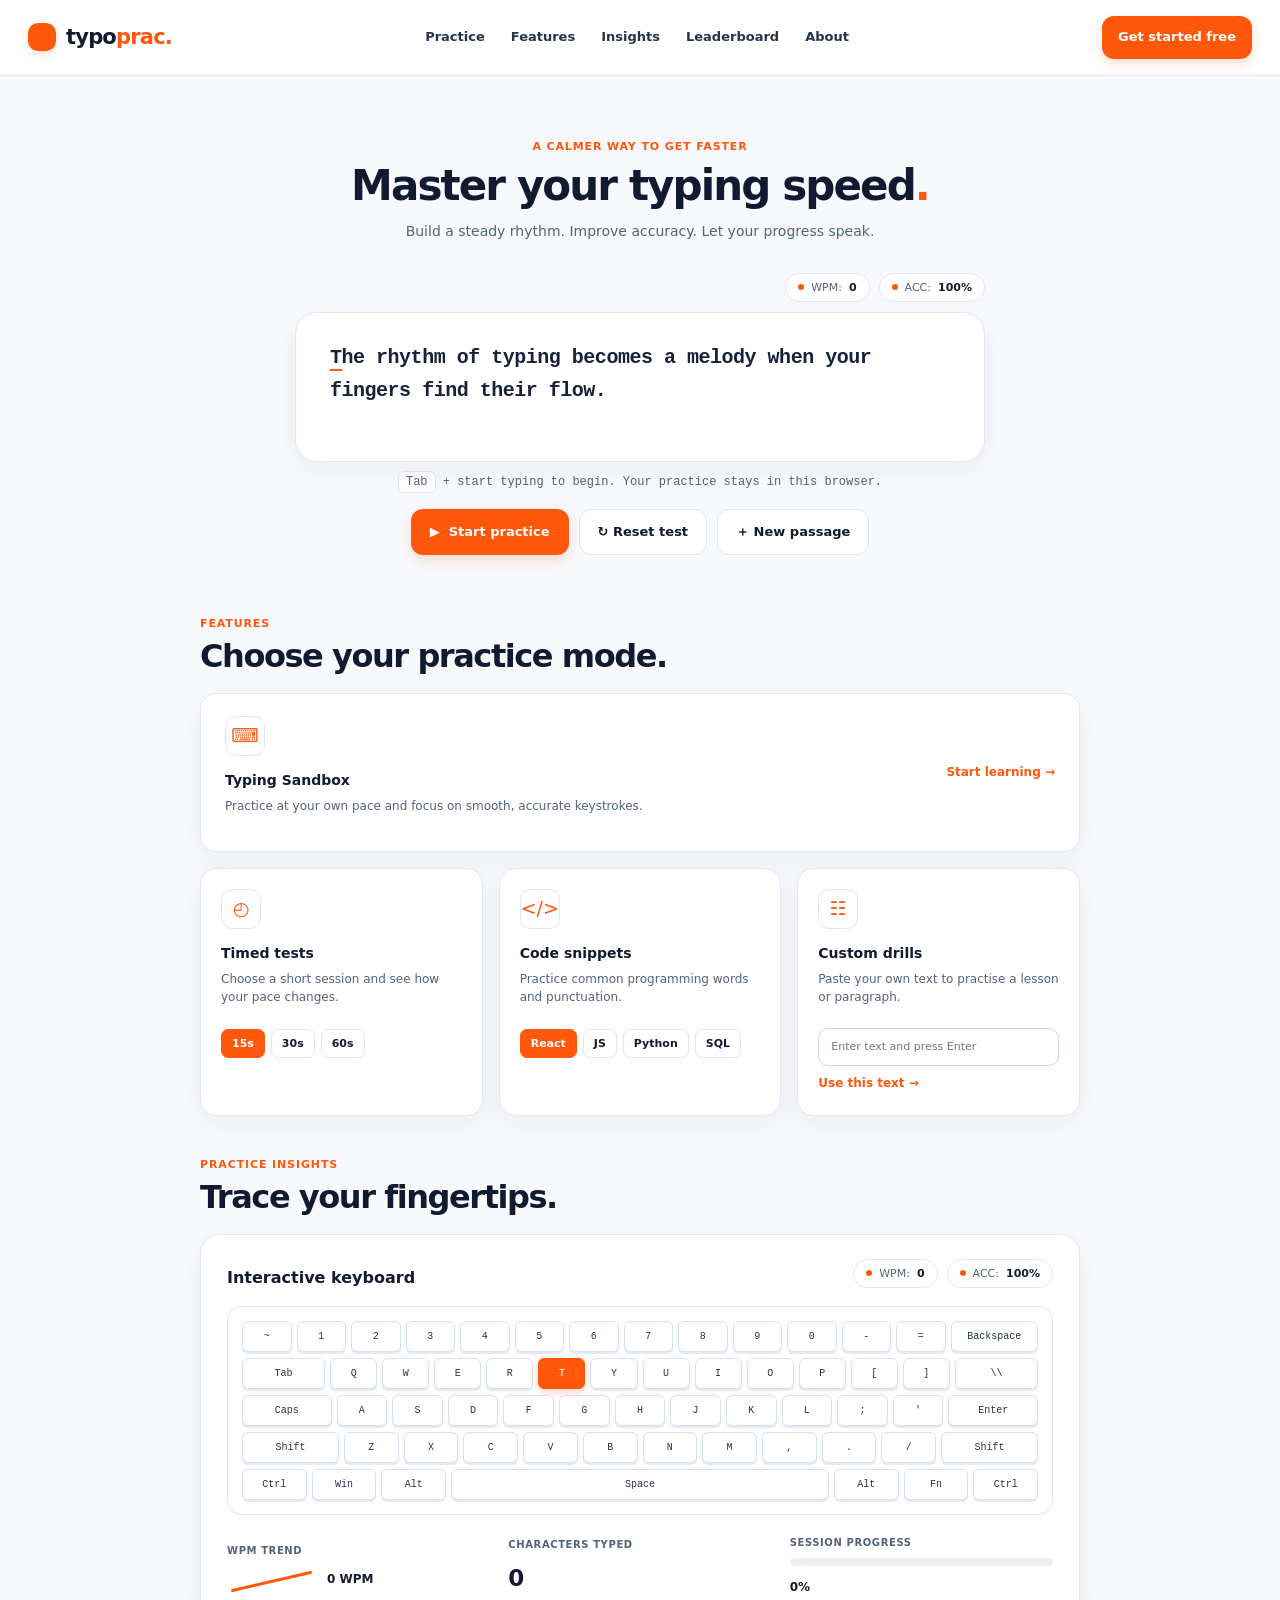
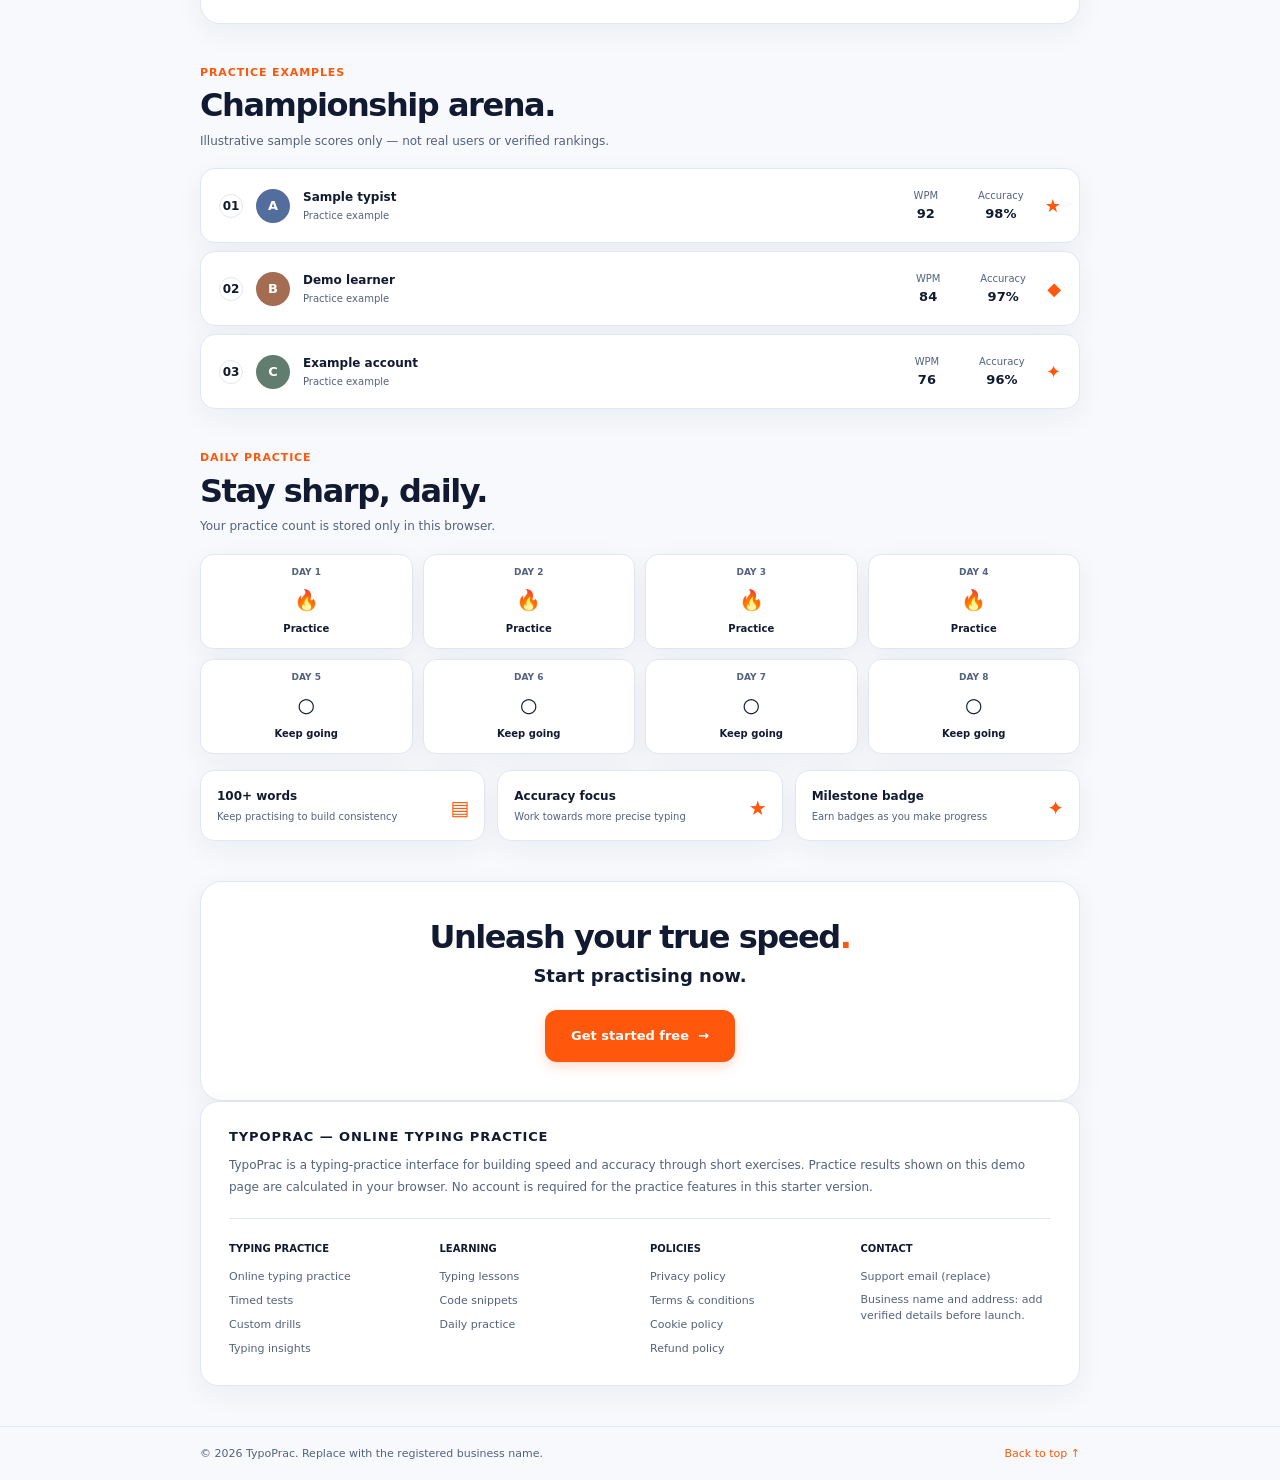
==== index.html @ a3bff286 "13 nov" ====
<!doctype html>
<html lang="en">
<head>
  <meta charset="utf-8">
  <meta name="viewport" content="width=device-width, initial-scale=1">
  <meta name="description" content="Practice typing, improve accuracy, and track your progress with TypoPrac.">
  <meta name="theme-color" content="#f7f9fc">
  <title>TypoPrac — Online Typing Practice</title>
  <link rel="stylesheet" href="css/styles.css">
  <script src="js/app.js" defer></script>
</head>
<body>
  <a class="skip-link" href="#main">Skip to content</a>
  <header class="site-header">
    <div class="nav-wrap">
      <a class="brand" href="index.html" aria-label="TypoPrac home"><span class="brand-mark" aria-hidden="true"></span><span>typo<span class="brand-orange">prac.</span></span></a>
      <button class="menu-toggle" type="button" aria-expanded="false" aria-controls="primary-nav" aria-label="Open navigation menu"><span></span><span></span><span></span></button>
      <nav id="primary-nav" class="primary-nav" aria-label="Main navigation">
        <a href="#practice">Practice</a><a href="#features">Features</a><a href="#analytics">Insights</a><a href="#leaderboard">Leaderboard</a><a href="#footer">About</a>
      </nav>
      <div class="nav-actions"><a class="button button-primary button-small" href="#practice">Get started free</a></div>
    </div>
  </header>

  <main id="main">
    <section class="hero section-shell" id="practice">
      <div class="hero-heading">
        <p class="eyebrow">A calmer way to get faster</p>
        <h1>Master your typing speed<span class="brand-orange">.</span></h1>
        <p class="hero-subtitle">Build a steady rhythm. Improve accuracy. Let your progress speak.</p>
      </div>

      <div class="typing-area">
        <div class="stats-pills" aria-live="polite">
          <span class="stat-pill"><i></i> WPM: <strong id="wpm">0</strong></span>
          <span class="stat-pill"><i></i> ACC: <strong id="accuracy">100%</strong></span>
        </div>
        <div class="quote-card" id="quote-card">
          <p id="prompt-text" aria-label="Text to type">The rhythm of typing becomes a melody when your fingers find their flow.</p>
          <label class="sr-only" for="typing-input">Type the displayed practice text here</label>
          <textarea id="typing-input" rows="2" spellcheck="false" autocomplete="off" autocapitalize="off" placeholder="Click here and start typing..." aria-describedby="typing-help"></textarea>
        </div>
        <p class="typing-help" id="typing-help"><kbd>Tab</kbd> + start typing to begin. Your practice stays in this browser.</p>
        <div class="typing-controls">
          <button class="button button-primary" id="start-btn" type="button"><span aria-hidden="true">▶</span> Start practice</button>
          <button class="button button-outline" id="reset-btn" type="button">↻ Reset test</button>
          <button class="button button-outline" id="new-text-btn" type="button">＋ New passage</button>
        </div>
        <p class="sr-only" id="practice-status" role="status" aria-live="polite">Ready to practice.</p>
      </div>
    </section>

    <section class="content-section section-shell" id="features">
      <div class="section-title"><span class="eyebrow">Features</span><h2>Choose your practice mode.</h2></div>
      <article class="sandbox-card feature-wide">
        <div><span class="feature-icon" aria-hidden="true">⌨</span><h3>Typing Sandbox</h3><p>Practice at your own pace and focus on smooth, accurate keystrokes.</p></div>
        <a class="text-link" href="#practice">Start learning <span aria-hidden="true">→</span></a>
      </article>
      <div class="feature-grid">
        <article class="feature-card">
          <span class="feature-icon" aria-hidden="true">◴</span><h3>Timed tests</h3><p>Choose a short session and see how your pace changes.</p>
          <div class="choice-row" role="group" aria-label="Choose test duration">
            <button class="choice active" data-seconds="15" type="button" aria-pressed="true">15s</button>
            <button class="choice" data-seconds="30" type="button" aria-pressed="false">30s</button>
            <button class="choice" data-seconds="60" type="button" aria-pressed="false">60s</button>
          </div>
        </article>
        <article class="feature-card">
          <span class="feature-icon" aria-hidden="true">&lt;/&gt;</span><h3>Code snippets</h3><p>Practice common programming words and punctuation.</p>
          <div class="choice-row" role="group" aria-label="Choose code language">
            <button class="choice code-choice active" data-code="React" type="button" aria-pressed="true">React</button>
            <button class="choice code-choice" data-code="JS" type="button" aria-pressed="false">JS</button>
            <button class="choice code-choice" data-code="Python" type="button" aria-pressed="false">Python</button>
            <button class="choice code-choice" data-code="SQL" type="button" aria-pressed="false">SQL</button>
          </div>
        </article>
        <article class="feature-card">
          <span class="feature-icon" aria-hidden="true">☷</span><h3>Custom drills</h3><p>Paste your own text to practise a lesson or paragraph.</p>
          <label class="sr-only" for="custom-text">Custom practice text</label>
          <input class="custom-input" id="custom-text" type="text" maxlength="240" placeholder="Enter text and press Enter">
          <button class="text-link custom-submit" id="custom-submit" type="button">Use this text →</button>
        </article>
      </div>
    </section>

    <section class="content-section section-shell" id="analytics">
      <div class="section-title"><span class="eyebrow">Practice insights</span><h2>Trace your fingertips.</h2></div>
      <div class="analytics-card">
        <div class="analytics-head"><h3>Interactive keyboard</h3><div class="stats-pills"><span class="stat-pill"><i></i> WPM: <strong id="keyboard-wpm">0</strong></span><span class="stat-pill"><i></i> ACC: <strong id="keyboard-accuracy">100%</strong></span></div></div>
        <div class="keyboard" aria-label="Illustration of a keyboard. The next expected key is highlighted.">
          <div class="key-row"><span class="key">~</span><span class="key">1</span><span class="key">2</span><span class="key">3</span><span class="key">4</span><span class="key">5</span><span class="key">6</span><span class="key">7</span><span class="key">8</span><span class="key">9</span><span class="key">0</span><span class="key">-</span><span class="key">=</span><span class="key key-wide">Backspace</span></div>
          <div class="key-row"><span class="key key-wide">Tab</span><span class="key">Q</span><span class="key">W</span><span class="key">E</span><span class="key">R</span><span class="key">T</span><span class="key">Y</span><span class="key">U</span><span class="key">I</span><span class="key">O</span><span class="key">P</span><span class="key">[</span><span class="key">]</span><span class="key key-wide">\\</span></div>
          <div class="key-row"><span class="key key-wide">Caps</span><span class="key">A</span><span class="key">S</span><span class="key">D</span><span class="key">F</span><span class="key">G</span><span class="key">H</span><span class="key">J</span><span class="key">K</span><span class="key">L</span><span class="key">;</span><span class="key">'</span><span class="key key-wide">Enter</span></div>
          <div class="key-row"><span class="key key-wide">Shift</span><span class="key">Z</span><span class="key">X</span><span class="key">C</span><span class="key">V</span><span class="key">B</span><span class="key">N</span><span class="key">M</span><span class="key">,</span><span class="key">.</span><span class="key">/</span><span class="key key-wide">Shift</span></div>
          <div class="key-row"><span class="key">Ctrl</span><span class="key">Win</span><span class="key">Alt</span><span class="key key-space">Space</span><span class="key">Alt</span><span class="key">Fn</span><span class="key">Ctrl</span></div>
        </div>
        <div class="analytics-bottom">
          <div><span class="mini-label">WPM trend</span><div class="trend-line" aria-hidden="true"><span></span></div><strong id="trend-wpm">0 WPM</strong></div>
          <div><span class="mini-label">Characters typed</span><strong class="big-number" id="char-count">0</strong></div>
          <div><span class="mini-label">Session progress</span><div class="progress-track" role="progressbar" aria-label="Passage completion" aria-valuemin="0" aria-valuemax="100" aria-valuenow="0" id="progress-track"><span id="progress-fill"></span></div><strong id="progress-label">0%</strong></div>
        </div>
      </div>
    </section>

    <section class="content-section section-shell" id="leaderboard">
      <div class="section-title"><span class="eyebrow">Practice examples</span><h2>Championship arena.</h2><p class="section-note">Illustrative sample scores only — not real users or verified rankings.</p></div>
      <div class="leaderboard-list">
        <article class="leader-row"><span class="rank">01</span><span class="avatar avatar-one" aria-hidden="true">A</span><div class="leader-name"><strong>Sample typist</strong><small>Practice example</small></div><div class="leader-stat"><small>WPM</small><strong>92</strong></div><div class="leader-stat"><small>Accuracy</small><strong>98%</strong></div><span class="medal" aria-hidden="true">★</span></article>
        <article class="leader-row"><span class="rank">02</span><span class="avatar avatar-two" aria-hidden="true">B</span><div class="leader-name"><strong>Demo learner</strong><small>Practice example</small></div><div class="leader-stat"><small>WPM</small><strong>84</strong></div><div class="leader-stat"><small>Accuracy</small><strong>97%</strong></div><span class="medal" aria-hidden="true">◆</span></article>
        <article class="leader-row"><span class="rank">03</span><span class="avatar avatar-three" aria-hidden="true">C</span><div class="leader-name"><strong>Example account</strong><small>Practice example</small></div><div class="leader-stat"><small>WPM</small><strong>76</strong></div><div class="leader-stat"><small>Accuracy</small><strong>96%</strong></div><span class="medal" aria-hidden="true">✦</span></article>
      </div>
    </section>

    <section class="content-section section-shell" id="streaks">
      <div class="section-title"><span class="eyebrow">Daily practice</span><h2>Stay sharp, daily.</h2><p class="section-note">Your practice count is stored only in this browser.</p></div>
      <div class="streak-grid" id="streak-grid">
        <div class="streak-day"><small>DAY 1</small><span>🔥</span><strong>Practice</strong></div><div class="streak-day"><small>DAY 2</small><span>🔥</span><strong>Practice</strong></div><div class="streak-day"><small>DAY 3</small><span>🔥</span><strong>Practice</strong></div><div class="streak-day"><small>DAY 4</small><span>🔥</span><strong>Practice</strong></div>
        <div class="streak-day"><small>DAY 5</small><span>○</span><strong>Keep going</strong></div><div class="streak-day"><small>DAY 6</small><span>○</span><strong>Keep going</strong></div><div class="streak-day"><small>DAY 7</small><span>○</span><strong>Keep going</strong></div><div class="streak-day"><small>DAY 8</small><span>○</span><strong>Keep going</strong></div>
      </div>
      <div class="achievement-grid">
        <article class="achievement"><strong>100+ words</strong><span>Keep practising to build consistency</span><b aria-hidden="true">▤</b></article>
        <article class="achievement"><strong>Accuracy focus</strong><span>Work towards more precise typing</span><b aria-hidden="true">★</b></article>
        <article class="achievement"><strong>Milestone badge</strong><span>Earn badges as you make progress</span><b aria-hidden="true">✦</b></article>
      </div>
    </section>

    <section class="cta-card section-shell"><h2>Unleash your true speed<span class="brand-orange">.</span></h2><h3>Start practising now.</h3><a class="button button-primary button-large" href="#practice">Get started free <span aria-hidden="true">→</span></a></section>
    <section class="about-card section-shell"><h2>TYPOPRAC — ONLINE TYPING PRACTICE</h2><p>TypoPrac is a typing-practice interface for building speed and accuracy through short exercises. Practice results shown on this demo page are calculated in your browser. No account is required for the practice features in this starter version.</p><div class="footer-link-grid"><div><h3>Typing practice</h3><a href="#practice">Online typing practice</a><a href="#features">Timed tests</a><a href="#features">Custom drills</a><a href="#analytics">Typing insights</a></div><div><h3>Learning</h3><a href="#features">Typing lessons</a><a href="#features">Code snippets</a><a href="#streaks">Daily practice</a></div><div><h3>Policies</h3><a href="privacy.html">Privacy policy</a><a href="terms.html">Terms &amp; conditions</a><a href="cookies.html">Cookie policy</a><a href="refund.html">Refund policy</a></div><div><h3>Contact</h3><a href="mailto:REPLACE_WITH_SUPPORT_EMAIL">Support email (replace)</a><span class="business-placeholder">Business name and address: add verified details before launch.</span></div></div></section>
  </main>
  <footer class="site-footer" id="footer"><div class="footer-bottom"><span>© <span id="year"></span> TypoPrac. Replace with the registered business name.</span><a href="#main">Back to top ↑</a></div></footer>
</body>
</html>
---- css/styles.css ----
:root{--ink:#111a31;--muted:#53627d;--orange:#ff570b;--orange-dark:#e94b05;--page:#f7f9fc;--surface:#fff;--line:#e1e7f0;--shadow:0 8px 28px rgba(22,37,66,.055);--radius:18px}
*{box-sizing:border-box}
html{scroll-behavior:smooth;scroll-padding-top:100px}
body{margin:0;background:var(--page);color:var(--ink);font-family:Inter,ui-sans-serif,system-ui,-apple-system,"Segoe UI",sans-serif;line-height:1.55}
a{color:inherit;text-decoration:none}
button,input,textarea{font:inherit}
button,a,input,textarea{outline-offset:3px}
:focus-visible{outline:3px solid #245fcb;outline-offset:3px}.quote-card:focus-within{outline:3px solid #245fcb;outline-offset:3px}
.skip-link{position:absolute;left:12px;top:-60px;background:#fff;padding:10px 14px;border-radius:8px;z-index:1000}.skip-link:focus{top:12px}
.sr-only{position:absolute;width:1px;height:1px;padding:0;margin:-1px;overflow:hidden;clip:rect(0,0,0,0);white-space:nowrap;border:0}
.site-header{height:76px;position:sticky;top:0;z-index:50;background:rgba(255,255,255,.96);backdrop-filter:blur(12px);border-bottom:1px solid var(--line)}
.nav-wrap{max-width:1500px;height:100%;margin:auto;padding:0 28px;display:flex;align-items:center;justify-content:space-between;gap:28px}
.brand{display:inline-flex;align-items:center;gap:10px;font-weight:900;font-size:21px;letter-spacing:-.8px;white-space:nowrap}.brand-mark{width:28px;height:28px;background:var(--orange);border-radius:10px;box-shadow:0 3px 8px #ff570b35}.brand-orange{color:var(--orange)}
.primary-nav{display:flex;align-items:center;gap:26px;font-size:13px;font-weight:650;color:#26334d}.primary-nav a:hover,.login-link:hover{color:var(--orange)}
.nav-actions{display:flex;align-items:center;gap:20px;font-size:13px;font-weight:700}.menu-toggle{display:none;background:#fff;border:1px solid var(--line);border-radius:10px;width:42px;height:42px;padding:10px;cursor:pointer}.menu-toggle span{display:block;height:2px;background:var(--ink);margin:4px 0;border-radius:4px}
.button{display:inline-flex;align-items:center;justify-content:center;gap:9px;border-radius:12px;padding:12px 18px;font-size:13px;font-weight:750;border:1px solid transparent;cursor:pointer;transition:transform .18s ease,box-shadow .18s ease,background .18s ease}.button:hover{transform:translateY(-1px)}.button-primary{background:var(--orange);color:white;box-shadow:0 5px 12px #ff570b30}.button-primary:hover{background:var(--orange-dark)}.button-outline{background:#fff;border-color:var(--line);color:var(--ink)}.button-small{padding:10px 15px}.button-large{padding:15px 25px}
.section-shell{width:min(100% - 40px,880px);margin-inline:auto}
.hero{padding-top:62px;padding-bottom:48px}.hero-heading{text-align:center;margin-bottom:30px}.eyebrow{display:block;color:var(--orange);font-size:11px;font-weight:800;letter-spacing:.08em;text-transform:uppercase;margin:0 0 7px}
h1,h2,h3,p{margin-top:0}h1,h2{letter-spacing:-.045em;line-height:1.12}h1{font-size:clamp(29px,4vw,42px);margin-bottom:12px;font-weight:900}.hero-subtitle{color:var(--muted);font-size:14px;margin:0}
.typing-area{max-width:690px;margin:auto}.stats-pills{display:flex;justify-content:flex-end;gap:9px;margin-bottom:10px}.stat-pill{display:inline-flex;align-items:center;gap:7px;background:#fff;border:1px solid var(--line);border-radius:99px;padding:5px 12px;font-size:11px;color:var(--muted)}.stat-pill i{width:6px;height:6px;border-radius:50%;background:var(--orange)}.stat-pill strong{color:var(--ink)}
.quote-card{background:#fff;border:1px solid var(--line);border-radius:22px;min-height:150px;padding:28px 34px;box-shadow:var(--shadow);position:relative}.quote-card p{font:600 20px/1.65 ui-monospace,SFMono-Regular,Consolas,monospace;letter-spacing:-.025em;margin:0;color:#17213a;min-height:66px}.quote-card p .correct{color:#16834a}.quote-card p .incorrect{color:#c62b2b;background:#ffe9e9;border-radius:3px}.quote-card p .current{border-bottom:2px solid var(--orange)}
#typing-input{position:absolute;inset:0;width:100%;height:100%;opacity:0;resize:none;cursor:text;border:0;pointer-events:auto}.typing-help{text-align:center;color:var(--muted);font:12px ui-monospace,monospace;margin:13px 0 20px}.typing-help kbd{font:inherit;border:1px solid var(--line);padding:3px 7px;border-radius:6px;background:#fff}
.typing-controls{display:flex;justify-content:center;flex-wrap:wrap;gap:10px}
.content-section{padding:12px 0 28px}.section-title{margin-bottom:18px}.section-title h2{font-size:clamp(25px,3.2vw,32px);margin:0 0 5px;font-weight:900}.section-note{font-size:12px;color:var(--muted);margin:8px 0 0}
.sandbox-card,.feature-card,.analytics-card,.leader-row,.achievement,.about-card,.cta-card{background:var(--surface);border:1px solid var(--line);box-shadow:var(--shadow)}
.sandbox-card{border-radius:16px;padding:22px 24px;display:flex;align-items:center;justify-content:space-between;gap:20px;margin-bottom:16px}.feature-icon{width:40px;height:40px;display:grid;place-items:center;border:1px solid var(--line);border-radius:11px;color:var(--orange);font-size:19px;margin-bottom:14px}.sandbox-card h3,.feature-card h3{font-size:14px;margin:0 0 5px}.sandbox-card p,.feature-card p{font-size:12px;color:var(--muted);margin:0 0 14px}.text-link{color:var(--orange);font-size:12px;font-weight:750}.feature-grid{display:grid;grid-template-columns:repeat(3,1fr);gap:16px}.feature-card{border-radius:16px;padding:20px;min-width:0}.choice-row{display:flex;flex-wrap:wrap;gap:6px;margin-top:22px}.choice{background:#fff;border:1px solid var(--line);border-radius:7px;padding:5px 10px;color:var(--ink);font-size:11px;font-weight:700;cursor:pointer}.choice.active,.choice[aria-pressed=true].active{background:var(--orange);color:#fff;border-color:var(--orange)}.custom-input{width:100%;height:38px;border:1px solid #cbd6e5;border-radius:10px;padding:0 12px;font-size:11px;margin-top:7px}.custom-submit{display:inline-block;margin-top:8px;background:none;border:0;padding:0;cursor:pointer}
.analytics-card{border-radius:20px;padding:24px 26px}.analytics-head{display:flex;justify-content:space-between;align-items:center;gap:12px}.analytics-head h3{font-size:16px;margin:0}.keyboard{border:1px solid var(--line);border-radius:14px;padding:14px;margin-top:8px;display:grid;gap:6px}.key-row{display:flex;gap:5px;justify-content:center}.key{min-width:0;flex:1;height:31px;border:1px solid #d8e0ec;border-radius:6px;display:grid;place-items:center;background:#fff;box-shadow:0 2px 0 #e5eaf1;font:10px ui-monospace,monospace;color:#26334d}.key-wide{flex:1.8}.key-space{flex:6}.key.expected{background:var(--orange);color:#fff;border-color:var(--orange);box-shadow:0 3px 8px #ff570b45}
.analytics-bottom{display:grid;grid-template-columns:1fr 1fr 1fr;gap:18px;margin-top:20px;align-items:center}.analytics-bottom>div{min-width:0}.mini-label{display:block;color:var(--muted);font-size:10px;font-weight:800;text-transform:uppercase;letter-spacing:.06em;margin-bottom:8px}.trend-line{height:22px;width:90px;display:inline-block;position:relative;vertical-align:middle;margin-right:10px}.trend-line:before{content:"";position:absolute;left:3px;right:4px;top:12px;height:3px;background:var(--orange);transform:rotate(-13deg);border-radius:9px}.analytics-bottom strong{font-size:12px}.big-number{font-size:23px!important}.progress-track{height:8px;background:#edf1f6;border-radius:99px;overflow:hidden;margin:8px 0}.progress-track span{display:block;width:0;height:100%;background:var(--orange);transition:width .2s}
.leaderboard-list{display:grid;gap:8px}.leader-row{border-radius:15px;min-height:75px;padding:13px 18px;display:flex;align-items:center;gap:13px}.rank{font-size:12px;font-weight:800;width:24px;height:24px;border:1px solid var(--line);border-radius:50%;display:grid;place-items:center}.avatar{width:34px;height:34px;border-radius:50%;display:grid;place-items:center;font-weight:800;color:#fff;font-size:13px}.avatar-one{background:#536d9d}.avatar-two{background:#a46c50}.avatar-three{background:#607d70}.leader-name{display:grid;gap:1px;flex:1}.leader-name strong{font-size:12px}.leader-name small,.leader-stat small{font-size:10px;color:var(--muted)}.leader-stat{text-align:center;min-width:62px;display:grid}.leader-stat strong{font-size:13px}.medal{color:var(--orange);font-size:18px}
.streak-grid{display:grid;grid-template-columns:repeat(4,1fr);gap:10px}.streak-day{background:#fff;border:1px solid var(--line);border-radius:13px;min-height:95px;display:grid;justify-items:center;align-content:center;gap:5px;box-shadow:var(--shadow)}.streak-day small{font-size:9px;color:var(--muted);font-weight:800}.streak-day span{font-size:20px}.streak-day strong{font-size:10px}.streak-day.done{border-color:#ffb58f;background:#fffaf7}
.achievement-grid{display:grid;grid-template-columns:repeat(3,1fr);gap:12px;margin-top:16px}.achievement{border-radius:14px;padding:16px;display:grid;position:relative;gap:3px}.achievement strong{font-size:12px}.achievement span{font-size:10px;color:var(--muted);padding-right:20px}.achievement b{position:absolute;right:15px;top:22px;color:var(--orange);font-size:20px}
.cta-card{margin-top:12px;margin-bottom:0;border-radius:22px;text-align:center;padding:38px 20px}.cta-card h2{font-size:32px;margin:0 0 6px}.cta-card h3{font-size:18px;margin-bottom:20px}.about-card{margin-top:0;margin-bottom:40px;padding:28px;border-radius:18px}.about-card h2{font-size:13px;letter-spacing:.07em}.about-card>p{font-size:12px;color:var(--muted);line-height:1.8}.footer-link-grid{border-top:1px solid var(--line);padding-top:22px;margin-top:20px;display:grid;grid-template-columns:repeat(4,1fr);gap:20px}.footer-link-grid>div{display:grid;align-content:start;gap:7px}.footer-link-grid h3{font-size:10px;text-transform:uppercase;margin:0 0 4px}.footer-link-grid a,.footer-link-grid span{font-size:11px;color:var(--muted)}.footer-link-grid a:hover{color:var(--orange)}.business-placeholder{line-height:1.5}.site-footer{border-top:1px solid var(--line);padding:18px 20px}.footer-bottom{width:min(100%,880px);margin:auto;display:flex;justify-content:space-between;gap:20px;color:var(--muted);font-size:11px}.footer-bottom a{color:var(--orange)}
/* Legal pages */
.legal-main{width:min(100% - 40px,850px);margin:48px auto 70px}.legal-card{background:#fff;border:1px solid var(--line);border-radius:20px;padding:clamp(22px,5vw,48px);box-shadow:var(--shadow)}.legal-card h1{font-size:clamp(28px,4vw,38px)}.legal-card h2{font-size:19px;margin:28px 0 8px}.legal-card p,.legal-card li{color:#42516b;font-size:14px;line-height:1.8}.legal-card .legal-warning{background:#fff6ef;border-left:3px solid var(--orange);padding:13px 16px;border-radius:8px;color:#57301b}.legal-back{display:inline-block;margin-bottom:18px;color:var(--orange);font-weight:700;font-size:13px}
@media(max-width:900px){.nav-wrap{gap:15px;padding:0 20px}.primary-nav{gap:14px;font-size:12px}.section-shell{width:min(100% - 32px,820px)}}
@media(max-width:700px){.site-header{height:68px}.nav-wrap{padding:0 16px}.menu-toggle{display:block;margin-left:auto}.nav-actions{gap:10px}.nav-actions .login-link{display:none}.primary-nav{display:none;position:absolute;top:67px;left:12px;right:12px;background:#fff;border:1px solid var(--line);border-radius:14px;padding:14px;box-shadow:var(--shadow);align-items:stretch;gap:0}.primary-nav.open{display:grid}.primary-nav a{padding:12px;border-bottom:1px solid #f0f2f6}.primary-nav a:last-child{border:0}.hero{padding-top:42px}.feature-grid{grid-template-columns:1fr 1fr}.feature-card:last-child{grid-column:1/-1}.analytics-card{padding:18px 14px}.analytics-head{align-items:flex-start;flex-direction:column}.analytics-bottom{grid-template-columns:1fr 1fr}.analytics-bottom>div:last-child{grid-column:1/-1}.footer-link-grid{grid-template-columns:1fr 1fr}}
@media(max-width:480px){.section-shell{width:calc(100% - 28px)}.brand{font-size:19px}.nav-actions .button{padding:9px 10px;font-size:11px}.hero{padding-top:34px;padding-bottom:35px}.hero-heading{margin-bottom:22px}.hero-subtitle{font-size:12px}.quote-card{padding:20px 18px;min-height:142px}.quote-card p{font-size:16px}.typing-controls{display:grid;grid-template-columns:1fr 1fr}.typing-controls .button:first-child{grid-column:1/-1}.typing-controls .button{padding:11px 9px;font-size:11px}.feature-grid{grid-template-columns:1fr}.feature-card:last-child{grid-column:auto}.sandbox-card{align-items:flex-start;flex-direction:column}.analytics-bottom{grid-template-columns:1fr 1fr}.keyboard{padding:8px 5px;gap:5px}.key-row{gap:3px}.key{height:27px;font-size:8px;border-radius:4px}.key-wide{flex:1.5}.key-space{flex:3}.streak-grid{grid-template-columns:repeat(2,1fr)}.achievement-grid{grid-template-columns:1fr}.leader-row{gap:8px;padding:12px 10px}.leader-stat{min-width:48px}.leader-stat small{font-size:9px}.leader-name strong{font-size:10px}.leader-name small{font-size:9px}.avatar{width:29px;height:29px}.rank{width:21px;height:21px;font-size:10px}.medal{display:none}.cta-card{padding:30px 15px}.cta-card h2{font-size:26px}.about-card{padding:20px}.footer-link-grid{gap:18px 12px}.footer-bottom{font-size:10px}.legal-main{width:calc(100% - 24px);margin:28px auto 45px}}
@media(prefers-reduced-motion:reduce){*,*::before,*::after{scroll-behavior:auto!important;transition:none!important;animation:none!important}}
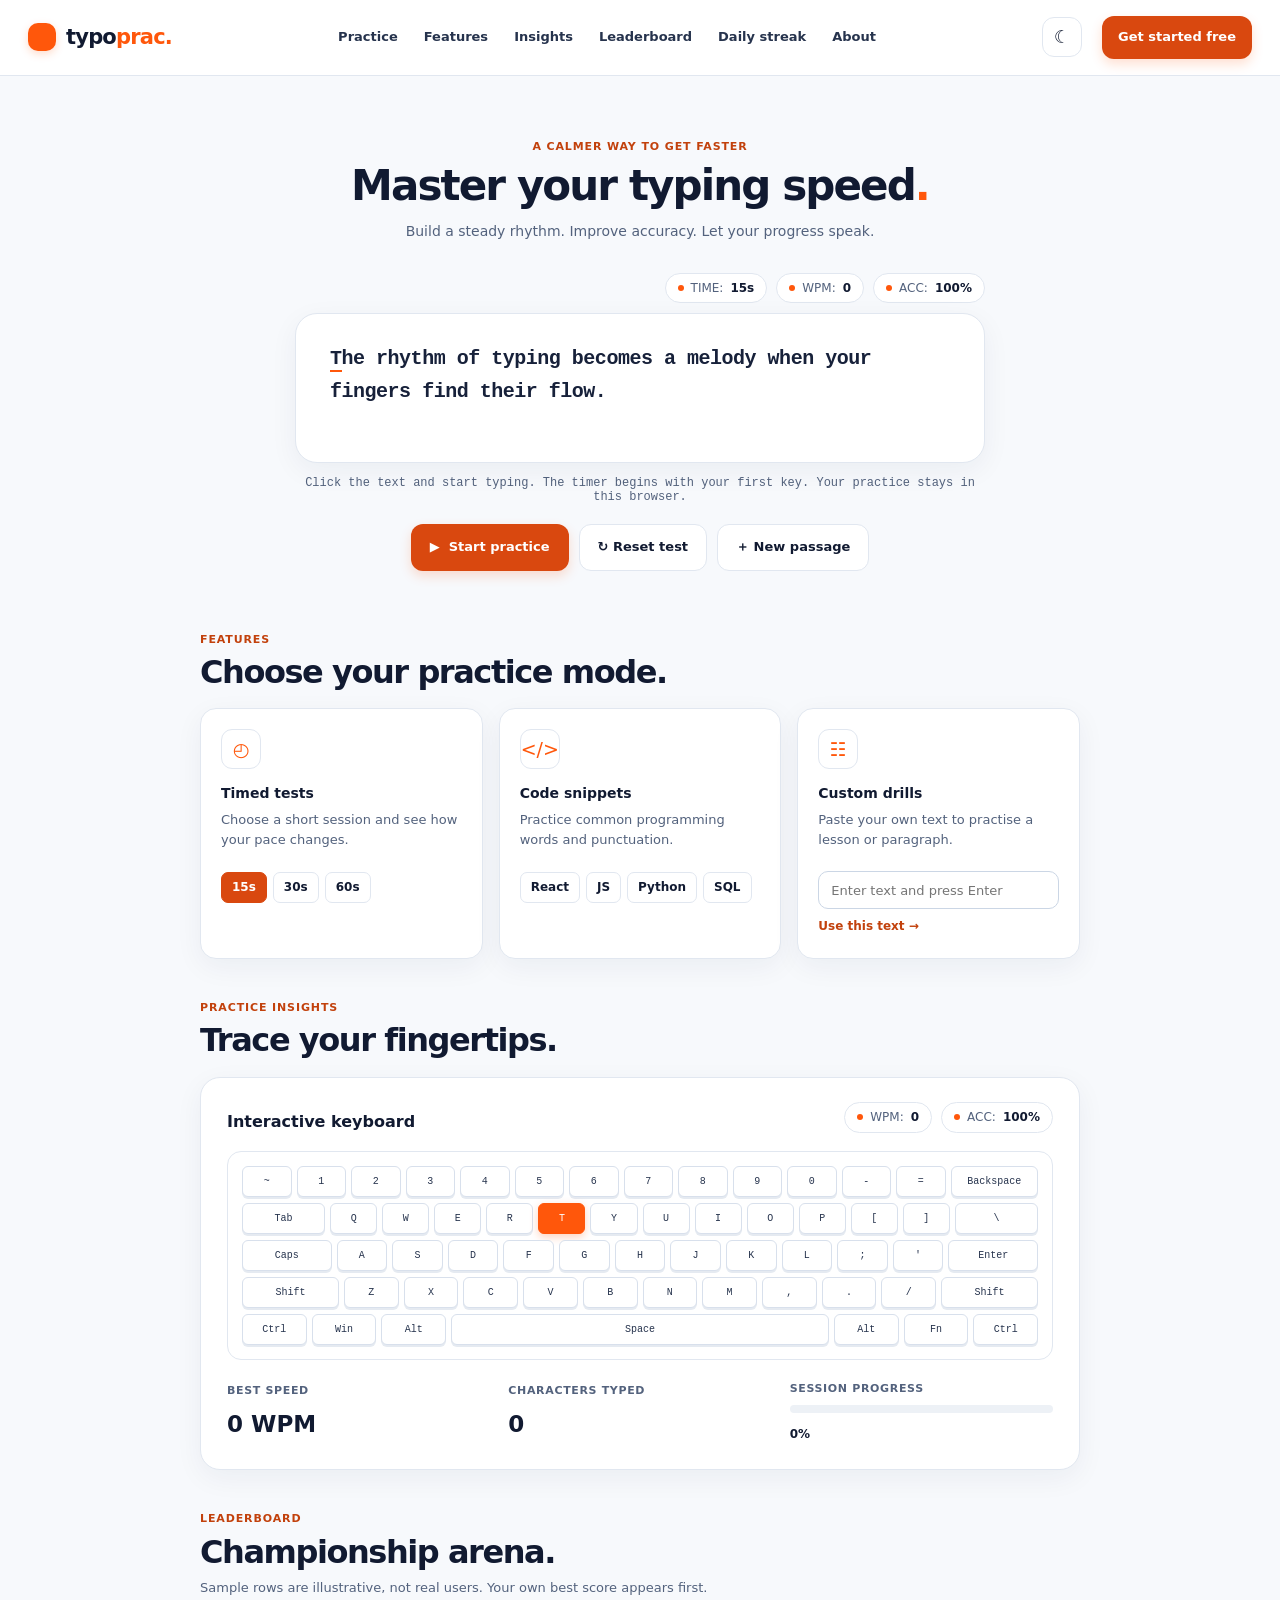
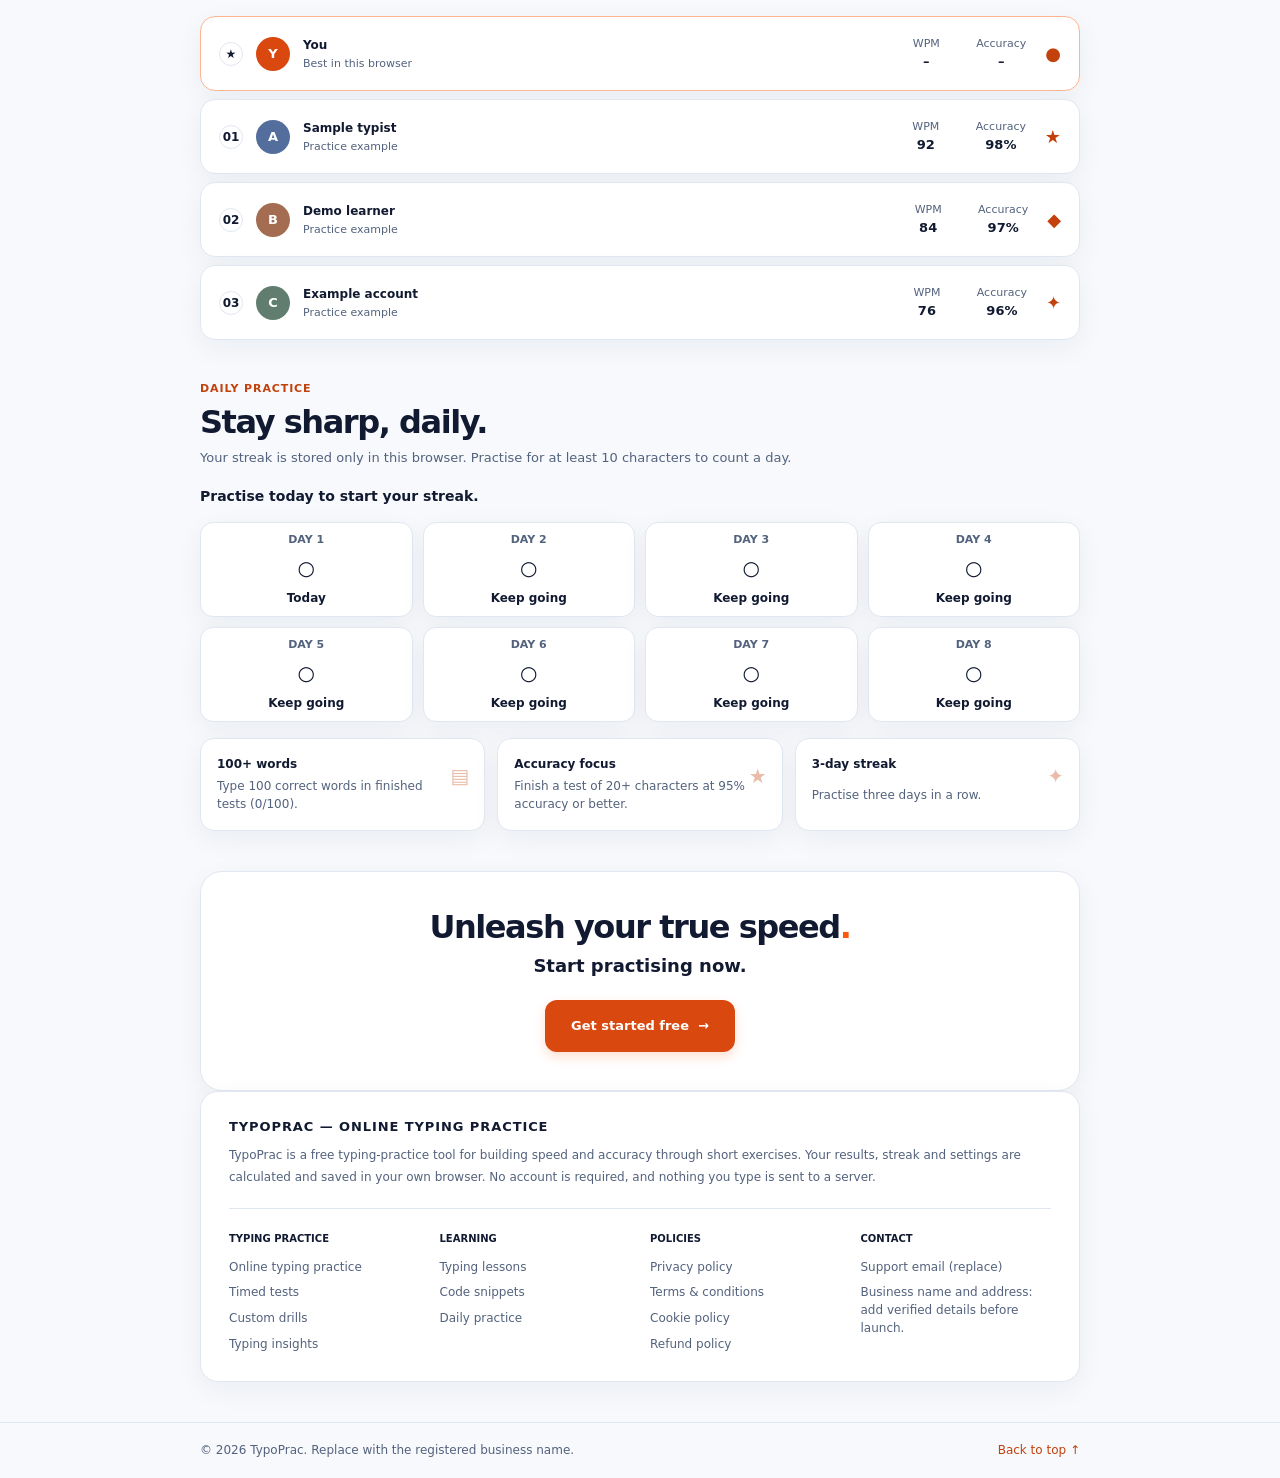
==== commit 1f00b92a: "13 nov" ====
--- a/index.html
+++ b/index.html
@@ -1,24 +1,33 @@
 <!doctype html>
 <html lang="en">
+
 <head>
   <meta charset="utf-8">
   <meta name="viewport" content="width=device-width, initial-scale=1">
   <meta name="description" content="Practice typing, improve accuracy, and track your progress with TypoPrac.">
   <meta name="theme-color" content="#f7f9fc">
   <title>TypoPrac — Online Typing Practice</title>
+  <meta name="color-scheme" content="light dark">
   <link rel="stylesheet" href="css/styles.css">
+  <script>(function () { var t = null; try { t = localStorage.getItem("typoprac-theme") } catch (e) { } if (t !== "dark" && t !== "light") t = window.matchMedia && matchMedia("(prefers-color-scheme: dark)").matches ? "dark" : "light"; document.documentElement.setAttribute("data-theme", t) })();</script>
   <script src="js/app.js" defer></script>
 </head>
+
 <body>
   <a class="skip-link" href="#main">Skip to content</a>
   <header class="site-header">
     <div class="nav-wrap">
-      <a class="brand" href="index.html" aria-label="TypoPrac home"><span class="brand-mark" aria-hidden="true"></span><span>typo<span class="brand-orange">prac.</span></span></a>
-      <button class="menu-toggle" type="button" aria-expanded="false" aria-controls="primary-nav" aria-label="Open navigation menu"><span></span><span></span><span></span></button>
+      <a class="brand" href="index.html" aria-label="TypoPrac home"><span class="brand-mark"
+          aria-hidden="true"></span><span>typo<span class="brand-orange">prac.</span></span></a>
+      <button class="menu-toggle" type="button" aria-expanded="false" aria-controls="primary-nav"
+        aria-label="Open navigation menu"><span></span><span></span><span></span></button>
       <nav id="primary-nav" class="primary-nav" aria-label="Main navigation">
-        <a href="#practice">Practice</a><a href="#features">Features</a><a href="#analytics">Insights</a><a href="#leaderboard">Leaderboard</a><a href="#footer">About</a>
+        <a href="#practice">Practice</a><a href="#features">Features</a><a href="#analytics">Insights</a><a
+          href="#leaderboard">Leaderboard</a><a href="#streaks">Daily streak</a><a href="#footer">About</a>
       </nav>
-      <div class="nav-actions"><a class="button button-primary button-small" href="#practice">Get started free</a></div>
+      <div class="nav-actions"><button class="theme-toggle" id="theme-toggle" type="button" aria-pressed="false"
+          aria-label="Switch to dark mode"><span aria-hidden="true">☾</span></button><a
+          class="button button-primary button-small" href="#practice">Get started free</a></div>
     </div>
   </header>
 
@@ -31,34 +40,51 @@
       </div>
 
       <div class="typing-area">
-        <div class="stats-pills" aria-live="polite">
+        <div class="stats-pills"><span class="stat-pill"><i></i> TIME: <strong id="time-left">15s</strong></span>
           <span class="stat-pill"><i></i> WPM: <strong id="wpm">0</strong></span>
           <span class="stat-pill"><i></i> ACC: <strong id="accuracy">100%</strong></span>
         </div>
         <div class="quote-card" id="quote-card">
-          <p id="prompt-text" aria-label="Text to type">The rhythm of typing becomes a melody when your fingers find their flow.</p>
+          <p id="prompt-text" aria-label="Text to type">The rhythm of typing becomes a melody when your fingers find
+            their flow.</p>
           <label class="sr-only" for="typing-input">Type the displayed practice text here</label>
-          <textarea id="typing-input" rows="2" spellcheck="false" autocomplete="off" autocapitalize="off" placeholder="Click here and start typing..." aria-describedby="typing-help"></textarea>
-        </div>
-        <p class="typing-help" id="typing-help"><kbd>Tab</kbd> + start typing to begin. Your practice stays in this browser.</p>
+          <textarea id="typing-input" rows="2" spellcheck="false" autocomplete="off" autocapitalize="off"
+            placeholder="Click here and start typing..." aria-describedby="typing-help"></textarea>
+        </div>
+        <p class="typing-help" id="typing-help">Click the text and start typing. The timer begins with your first key.
+          Your practice stays in this browser.</p>
         <div class="typing-controls">
-          <button class="button button-primary" id="start-btn" type="button"><span aria-hidden="true">▶</span> Start practice</button>
+          <button class="button button-primary" id="start-btn" type="button"><span aria-hidden="true">▶</span> Start
+            practice</button>
           <button class="button button-outline" id="reset-btn" type="button">↻ Reset test</button>
           <button class="button button-outline" id="new-text-btn" type="button">＋ New passage</button>
         </div>
+        <div class="result-card" id="result-card" hidden tabindex="-1" aria-labelledby="result-title">
+          <h2 id="result-title">Your result</h2>
+          <div class="result-grid">
+            <div><span class="mini-label">Speed</span><strong id="result-wpm">0</strong><small>WPM</small></div>
+            <div><span class="mini-label">Accuracy</span><strong id="result-acc">0%</strong></div>
+            <div><span class="mini-label">Characters</span><strong id="result-chars">0</strong></div>
+            <div><span class="mini-label">Best speed</span><strong id="result-best">0</strong><small>WPM</small></div>
+          </div>
+          <p id="result-note"></p>
+          <div class="result-actions"><button class="button button-primary" id="again-btn" type="button">Try
+              again</button><button class="button button-outline" id="next-btn" type="button">Next passage</button>
+          </div>
+        </div>
         <p class="sr-only" id="practice-status" role="status" aria-live="polite">Ready to practice.</p>
       </div>
     </section>
 
     <section class="content-section section-shell" id="features">
-      <div class="section-title"><span class="eyebrow">Features</span><h2>Choose your practice mode.</h2></div>
-      <article class="sandbox-card feature-wide">
-        <div><span class="feature-icon" aria-hidden="true">⌨</span><h3>Typing Sandbox</h3><p>Practice at your own pace and focus on smooth, accurate keystrokes.</p></div>
-        <a class="text-link" href="#practice">Start learning <span aria-hidden="true">→</span></a>
-      </article>
+      <div class="section-title"><span class="eyebrow">Features</span>
+        <h2>Choose your practice mode.</h2>
+      </div>
       <div class="feature-grid">
         <article class="feature-card">
-          <span class="feature-icon" aria-hidden="true">◴</span><h3>Timed tests</h3><p>Choose a short session and see how your pace changes.</p>
+          <span class="feature-icon" aria-hidden="true">◴</span>
+          <h3>Timed tests</h3>
+          <p>Choose a short session and see how your pace changes.</p>
           <div class="choice-row" role="group" aria-label="Choose test duration">
             <button class="choice active" data-seconds="15" type="button" aria-pressed="true">15s</button>
             <button class="choice" data-seconds="30" type="button" aria-pressed="false">30s</button>
@@ -66,67 +92,171 @@
           </div>
         </article>
         <article class="feature-card">
-          <span class="feature-icon" aria-hidden="true">&lt;/&gt;</span><h3>Code snippets</h3><p>Practice common programming words and punctuation.</p>
+          <span class="feature-icon" aria-hidden="true">&lt;/&gt;</span>
+          <h3>Code snippets</h3>
+          <p>Practice common programming words and punctuation.</p>
           <div class="choice-row" role="group" aria-label="Choose code language">
-            <button class="choice code-choice active" data-code="React" type="button" aria-pressed="true">React</button>
+            <button class="choice code-choice" data-code="React" type="button" aria-pressed="false">React</button>
             <button class="choice code-choice" data-code="JS" type="button" aria-pressed="false">JS</button>
             <button class="choice code-choice" data-code="Python" type="button" aria-pressed="false">Python</button>
             <button class="choice code-choice" data-code="SQL" type="button" aria-pressed="false">SQL</button>
           </div>
         </article>
         <article class="feature-card">
-          <span class="feature-icon" aria-hidden="true">☷</span><h3>Custom drills</h3><p>Paste your own text to practise a lesson or paragraph.</p>
+          <span class="feature-icon" aria-hidden="true">☷</span>
+          <h3>Custom drills</h3>
+          <p>Paste your own text to practise a lesson or paragraph.</p>
           <label class="sr-only" for="custom-text">Custom practice text</label>
-          <input class="custom-input" id="custom-text" type="text" maxlength="240" placeholder="Enter text and press Enter">
+          <input class="custom-input" id="custom-text" type="text" maxlength="240"
+            placeholder="Enter text and press Enter">
           <button class="text-link custom-submit" id="custom-submit" type="button">Use this text →</button>
         </article>
       </div>
     </section>
 
     <section class="content-section section-shell" id="analytics">
-      <div class="section-title"><span class="eyebrow">Practice insights</span><h2>Trace your fingertips.</h2></div>
+      <div class="section-title"><span class="eyebrow">Practice insights</span>
+        <h2>Trace your fingertips.</h2>
+      </div>
       <div class="analytics-card">
-        <div class="analytics-head"><h3>Interactive keyboard</h3><div class="stats-pills"><span class="stat-pill"><i></i> WPM: <strong id="keyboard-wpm">0</strong></span><span class="stat-pill"><i></i> ACC: <strong id="keyboard-accuracy">100%</strong></span></div></div>
+        <div class="analytics-head">
+          <h3>Interactive keyboard</h3>
+          <div class="stats-pills"><span class="stat-pill"><i></i> WPM: <strong id="keyboard-wpm">0</strong></span><span
+              class="stat-pill"><i></i> ACC: <strong id="keyboard-accuracy">100%</strong></span></div>
+        </div>
         <div class="keyboard" aria-label="Illustration of a keyboard. The next expected key is highlighted.">
-          <div class="key-row"><span class="key">~</span><span class="key">1</span><span class="key">2</span><span class="key">3</span><span class="key">4</span><span class="key">5</span><span class="key">6</span><span class="key">7</span><span class="key">8</span><span class="key">9</span><span class="key">0</span><span class="key">-</span><span class="key">=</span><span class="key key-wide">Backspace</span></div>
-          <div class="key-row"><span class="key key-wide">Tab</span><span class="key">Q</span><span class="key">W</span><span class="key">E</span><span class="key">R</span><span class="key">T</span><span class="key">Y</span><span class="key">U</span><span class="key">I</span><span class="key">O</span><span class="key">P</span><span class="key">[</span><span class="key">]</span><span class="key key-wide">\\</span></div>
-          <div class="key-row"><span class="key key-wide">Caps</span><span class="key">A</span><span class="key">S</span><span class="key">D</span><span class="key">F</span><span class="key">G</span><span class="key">H</span><span class="key">J</span><span class="key">K</span><span class="key">L</span><span class="key">;</span><span class="key">'</span><span class="key key-wide">Enter</span></div>
-          <div class="key-row"><span class="key key-wide">Shift</span><span class="key">Z</span><span class="key">X</span><span class="key">C</span><span class="key">V</span><span class="key">B</span><span class="key">N</span><span class="key">M</span><span class="key">,</span><span class="key">.</span><span class="key">/</span><span class="key key-wide">Shift</span></div>
-          <div class="key-row"><span class="key">Ctrl</span><span class="key">Win</span><span class="key">Alt</span><span class="key key-space">Space</span><span class="key">Alt</span><span class="key">Fn</span><span class="key">Ctrl</span></div>
+          <div class="key-row"><span class="key">~</span><span class="key">1</span><span class="key">2</span><span
+              class="key">3</span><span class="key">4</span><span class="key">5</span><span class="key">6</span><span
+              class="key">7</span><span class="key">8</span><span class="key">9</span><span class="key">0</span><span
+              class="key">-</span><span class="key">=</span><span class="key key-wide">Backspace</span></div>
+          <div class="key-row"><span class="key key-wide">Tab</span><span class="key">Q</span><span
+              class="key">W</span><span class="key">E</span><span class="key">R</span><span class="key">T</span><span
+              class="key">Y</span><span class="key">U</span><span class="key">I</span><span class="key">O</span><span
+              class="key">P</span><span class="key">[</span><span class="key">]</span><span
+              class="key key-wide">\</span></div>
+          <div class="key-row"><span class="key key-wide">Caps</span><span class="key">A</span><span
+              class="key">S</span><span class="key">D</span><span class="key">F</span><span class="key">G</span><span
+              class="key">H</span><span class="key">J</span><span class="key">K</span><span class="key">L</span><span
+              class="key">;</span><span class="key">'</span><span class="key key-wide">Enter</span></div>
+          <div class="key-row"><span class="key key-wide">Shift</span><span class="key">Z</span><span
+              class="key">X</span><span class="key">C</span><span class="key">V</span><span class="key">B</span><span
+              class="key">N</span><span class="key">M</span><span class="key">,</span><span class="key">.</span><span
+              class="key">/</span><span class="key key-wide">Shift</span></div>
+          <div class="key-row"><span class="key">Ctrl</span><span class="key">Win</span><span
+              class="key">Alt</span><span class="key key-space">Space</span><span class="key">Alt</span><span
+              class="key">Fn</span><span class="key">Ctrl</span></div>
         </div>
         <div class="analytics-bottom">
-          <div><span class="mini-label">WPM trend</span><div class="trend-line" aria-hidden="true"><span></span></div><strong id="trend-wpm">0 WPM</strong></div>
-          <div><span class="mini-label">Characters typed</span><strong class="big-number" id="char-count">0</strong></div>
-          <div><span class="mini-label">Session progress</span><div class="progress-track" role="progressbar" aria-label="Passage completion" aria-valuemin="0" aria-valuemax="100" aria-valuenow="0" id="progress-track"><span id="progress-fill"></span></div><strong id="progress-label">0%</strong></div>
+          <div><span class="mini-label">Best speed</span><strong class="big-number" id="trend-wpm">0 WPM</strong></div>
+          <div><span class="mini-label">Characters typed</span><strong class="big-number" id="char-count">0</strong>
+          </div>
+          <div><span class="mini-label">Session progress</span>
+            <div class="progress-track" role="progressbar" aria-label="Passage completion" aria-valuemin="0"
+              aria-valuemax="100" aria-valuenow="0" id="progress-track"><span id="progress-fill"></span></div><strong
+              id="progress-label">0%</strong>
+          </div>
         </div>
       </div>
     </section>
 
     <section class="content-section section-shell" id="leaderboard">
-      <div class="section-title"><span class="eyebrow">Practice examples</span><h2>Championship arena.</h2><p class="section-note">Illustrative sample scores only — not real users or verified rankings.</p></div>
+      <div class="section-title"><span class="eyebrow">Leaderboard</span>
+        <h2>Championship arena.</h2>
+        <p class="section-note">Sample rows are illustrative, not real users. Your own best score appears first.</p>
+      </div>
       <div class="leaderboard-list">
-        <article class="leader-row"><span class="rank">01</span><span class="avatar avatar-one" aria-hidden="true">A</span><div class="leader-name"><strong>Sample typist</strong><small>Practice example</small></div><div class="leader-stat"><small>WPM</small><strong>92</strong></div><div class="leader-stat"><small>Accuracy</small><strong>98%</strong></div><span class="medal" aria-hidden="true">★</span></article>
-        <article class="leader-row"><span class="rank">02</span><span class="avatar avatar-two" aria-hidden="true">B</span><div class="leader-name"><strong>Demo learner</strong><small>Practice example</small></div><div class="leader-stat"><small>WPM</small><strong>84</strong></div><div class="leader-stat"><small>Accuracy</small><strong>97%</strong></div><span class="medal" aria-hidden="true">◆</span></article>
-        <article class="leader-row"><span class="rank">03</span><span class="avatar avatar-three" aria-hidden="true">C</span><div class="leader-name"><strong>Example account</strong><small>Practice example</small></div><div class="leader-stat"><small>WPM</small><strong>76</strong></div><div class="leader-stat"><small>Accuracy</small><strong>96%</strong></div><span class="medal" aria-hidden="true">✦</span></article>
+        <article class="leader-row leader-you"><span class="rank" aria-hidden="true">★</span><span
+            class="avatar avatar-you" aria-hidden="true">Y</span>
+          <div class="leader-name"><strong>You</strong><small>Best in this browser</small></div>
+          <div class="leader-stat"><small>WPM</small><strong id="you-wpm">–</strong></div>
+          <div class="leader-stat"><small>Accuracy</small><strong id="you-acc">–</strong></div><span class="medal"
+            aria-hidden="true">●</span>
+        </article>
+        <article class="leader-row"><span class="rank">01</span><span class="avatar avatar-one"
+            aria-hidden="true">A</span>
+          <div class="leader-name"><strong>Sample typist</strong><small>Practice example</small></div>
+          <div class="leader-stat"><small>WPM</small><strong>92</strong></div>
+          <div class="leader-stat"><small>Accuracy</small><strong>98%</strong></div><span class="medal"
+            aria-hidden="true">★</span>
+        </article>
+        <article class="leader-row"><span class="rank">02</span><span class="avatar avatar-two"
+            aria-hidden="true">B</span>
+          <div class="leader-name"><strong>Demo learner</strong><small>Practice example</small></div>
+          <div class="leader-stat"><small>WPM</small><strong>84</strong></div>
+          <div class="leader-stat"><small>Accuracy</small><strong>97%</strong></div><span class="medal"
+            aria-hidden="true">◆</span>
+        </article>
+        <article class="leader-row"><span class="rank">03</span><span class="avatar avatar-three"
+            aria-hidden="true">C</span>
+          <div class="leader-name"><strong>Example account</strong><small>Practice example</small></div>
+          <div class="leader-stat"><small>WPM</small><strong>76</strong></div>
+          <div class="leader-stat"><small>Accuracy</small><strong>96%</strong></div><span class="medal"
+            aria-hidden="true">✦</span>
+        </article>
       </div>
     </section>
 
     <section class="content-section section-shell" id="streaks">
-      <div class="section-title"><span class="eyebrow">Daily practice</span><h2>Stay sharp, daily.</h2><p class="section-note">Your practice count is stored only in this browser.</p></div>
+      <div class="section-title"><span class="eyebrow">Daily practice</span>
+        <h2>Stay sharp, daily.</h2>
+        <p class="section-note">Your streak is stored only in this browser. Practise for at least 10 characters to count
+          a day.</p>
+      </div>
+      <p class="streak-summary" id="streak-summary" aria-live="polite">Practise today to start your streak.</p>
       <div class="streak-grid" id="streak-grid">
-        <div class="streak-day"><small>DAY 1</small><span>🔥</span><strong>Practice</strong></div><div class="streak-day"><small>DAY 2</small><span>🔥</span><strong>Practice</strong></div><div class="streak-day"><small>DAY 3</small><span>🔥</span><strong>Practice</strong></div><div class="streak-day"><small>DAY 4</small><span>🔥</span><strong>Practice</strong></div>
-        <div class="streak-day"><small>DAY 5</small><span>○</span><strong>Keep going</strong></div><div class="streak-day"><small>DAY 6</small><span>○</span><strong>Keep going</strong></div><div class="streak-day"><small>DAY 7</small><span>○</span><strong>Keep going</strong></div><div class="streak-day"><small>DAY 8</small><span>○</span><strong>Keep going</strong></div>
+        <div class="streak-day"><small>DAY 1</small><span>🔥</span><strong>Practice</strong></div>
+        <div class="streak-day"><small>DAY 2</small><span>🔥</span><strong>Practice</strong></div>
+        <div class="streak-day"><small>DAY 3</small><span>🔥</span><strong>Practice</strong></div>
+        <div class="streak-day"><small>DAY 4</small><span>🔥</span><strong>Practice</strong></div>
+        <div class="streak-day"><small>DAY 5</small><span>○</span><strong>Keep going</strong></div>
+        <div class="streak-day"><small>DAY 6</small><span>○</span><strong>Keep going</strong></div>
+        <div class="streak-day"><small>DAY 7</small><span>○</span><strong>Keep going</strong></div>
+        <div class="streak-day"><small>DAY 8</small><span>○</span><strong>Keep going</strong></div>
       </div>
       <div class="achievement-grid">
-        <article class="achievement"><strong>100+ words</strong><span>Keep practising to build consistency</span><b aria-hidden="true">▤</b></article>
-        <article class="achievement"><strong>Accuracy focus</strong><span>Work towards more precise typing</span><b aria-hidden="true">★</b></article>
-        <article class="achievement"><strong>Milestone badge</strong><span>Earn badges as you make progress</span><b aria-hidden="true">✦</b></article>
-      </div>
-    </section>
-
-    <section class="cta-card section-shell"><h2>Unleash your true speed<span class="brand-orange">.</span></h2><h3>Start practising now.</h3><a class="button button-primary button-large" href="#practice">Get started free <span aria-hidden="true">→</span></a></section>
-    <section class="about-card section-shell"><h2>TYPOPRAC — ONLINE TYPING PRACTICE</h2><p>TypoPrac is a typing-practice interface for building speed and accuracy through short exercises. Practice results shown on this demo page are calculated in your browser. No account is required for the practice features in this starter version.</p><div class="footer-link-grid"><div><h3>Typing practice</h3><a href="#practice">Online typing practice</a><a href="#features">Timed tests</a><a href="#features">Custom drills</a><a href="#analytics">Typing insights</a></div><div><h3>Learning</h3><a href="#features">Typing lessons</a><a href="#features">Code snippets</a><a href="#streaks">Daily practice</a></div><div><h3>Policies</h3><a href="privacy.html">Privacy policy</a><a href="terms.html">Terms &amp; conditions</a><a href="cookies.html">Cookie policy</a><a href="refund.html">Refund policy</a></div><div><h3>Contact</h3><a href="mailto:REPLACE_WITH_SUPPORT_EMAIL">Support email (replace)</a><span class="business-placeholder">Business name and address: add verified details before launch.</span></div></div></section>
+        <article class="achievement" data-achievement="words"><strong>100+ words</strong><span>Type 100 correct words in
+            finished tests.</span><b aria-hidden="true">▤</b></article>
+        <article class="achievement" data-achievement="accuracy"><strong>Accuracy focus</strong><span>Finish a test at
+            95% accuracy or better.</span><b aria-hidden="true">★</b></article>
+        <article class="achievement" data-achievement="streak"><strong>3-day streak</strong><span>Practise three days in
+            a row.</span><b aria-hidden="true">✦</b></article>
+      </div>
+    </section>
+
+    <section class="cta-card section-shell">
+      <h2>Unleash your true speed<span class="brand-orange">.</span></h2>
+      <h3>Start practising now.</h3><a class="button button-primary button-large" href="#practice">Get started free
+        <span aria-hidden="true">→</span></a>
+    </section>
+    <section class="about-card section-shell">
+      <h2>TYPOPRAC — ONLINE TYPING PRACTICE</h2>
+      <p>TypoPrac is a free typing-practice tool for building speed and accuracy through short exercises. Your results,
+        streak and settings are calculated and saved in your own browser. No account is required, and nothing you type
+        is sent to a server.</p>
+      <div class="footer-link-grid">
+        <div>
+          <h3>Typing practice</h3><a href="#practice">Online typing practice</a><a href="#features">Timed tests</a><a
+            href="#features">Custom drills</a><a href="#analytics">Typing insights</a>
+        </div>
+        <div>
+          <h3>Learning</h3><a href="#features">Typing lessons</a><a href="#features">Code snippets</a><a
+            href="#streaks">Daily practice</a>
+        </div>
+        <div>
+          <h3>Policies</h3><a href="privacy.html">Privacy policy</a><a href="terms.html">Terms &amp; conditions</a><a
+            href="cookies.html">Cookie policy</a><a href="refund.html">Refund policy</a>
+        </div>
+        <div>
+          <h3>Contact</h3><a href="mailto:REPLACE_WITH_SUPPORT_EMAIL">Support email (replace)</a><span
+            class="business-placeholder">Business name and address: add verified details before launch.</span>
+        </div>
+      </div>
+    </section>
   </main>
-  <footer class="site-footer" id="footer"><div class="footer-bottom"><span>© <span id="year"></span> TypoPrac. Replace with the registered business name.</span><a href="#main">Back to top ↑</a></div></footer>
+  <footer class="site-footer" id="footer">
+    <div class="footer-bottom"><span>© <span id="year"></span> TypoPrac. Replace with the registered business
+        name.</span><a href="#main">Back to top ↑</a></div>
+  </footer>
 </body>
+
 </html>
--- a/css/styles.css
+++ b/css/styles.css
@@ -1,38 +1,184 @@
-:root{--ink:#111a31;--muted:#53627d;--orange:#ff570b;--orange-dark:#e94b05;--page:#f7f9fc;--surface:#fff;--line:#e1e7f0;--shadow:0 8px 28px rgba(22,37,66,.055);--radius:18px}
+:root{--ink:#111a31;--muted:#53627d;--orange:#ff570b;--orange-dark:#e94b05;--orange-text:#c2410c;--orange-btn:#d9480f;--orange-btn-hover:#bf3f0b;--page:#f7f9fc;--surface:#fff;--line:#e1e7f0;--shadow:0 8px 28px rgba(22,37,66,.055);--radius:18px}
 *{box-sizing:border-box}
+[hidden]{display:none!important}
 html{scroll-behavior:smooth;scroll-padding-top:100px}
 body{margin:0;background:var(--page);color:var(--ink);font-family:Inter,ui-sans-serif,system-ui,-apple-system,"Segoe UI",sans-serif;line-height:1.55}
 a{color:inherit;text-decoration:none}
 button,input,textarea{font:inherit}
 button,a,input,textarea{outline-offset:3px}
-:focus-visible{outline:3px solid #245fcb;outline-offset:3px}.quote-card:focus-within{outline:3px solid #245fcb;outline-offset:3px}
-.skip-link{position:absolute;left:12px;top:-60px;background:#fff;padding:10px 14px;border-radius:8px;z-index:1000}.skip-link:focus{top:12px}
+:focus-visible{outline:3px solid #245fcb;outline-offset:3px}
+.quote-card:focus-within{outline:3px solid #245fcb;outline-offset:3px}
+.skip-link{position:absolute;left:12px;top:-60px;background:#fff;padding:10px 14px;border-radius:8px;z-index:1000}
+.skip-link:focus{top:12px}
 .sr-only{position:absolute;width:1px;height:1px;padding:0;margin:-1px;overflow:hidden;clip:rect(0,0,0,0);white-space:nowrap;border:0}
 .site-header{height:76px;position:sticky;top:0;z-index:50;background:rgba(255,255,255,.96);backdrop-filter:blur(12px);border-bottom:1px solid var(--line)}
 .nav-wrap{max-width:1500px;height:100%;margin:auto;padding:0 28px;display:flex;align-items:center;justify-content:space-between;gap:28px}
-.brand{display:inline-flex;align-items:center;gap:10px;font-weight:900;font-size:21px;letter-spacing:-.8px;white-space:nowrap}.brand-mark{width:28px;height:28px;background:var(--orange);border-radius:10px;box-shadow:0 3px 8px #ff570b35}.brand-orange{color:var(--orange)}
-.primary-nav{display:flex;align-items:center;gap:26px;font-size:13px;font-weight:650;color:#26334d}.primary-nav a:hover,.login-link:hover{color:var(--orange)}
-.nav-actions{display:flex;align-items:center;gap:20px;font-size:13px;font-weight:700}.menu-toggle{display:none;background:#fff;border:1px solid var(--line);border-radius:10px;width:42px;height:42px;padding:10px;cursor:pointer}.menu-toggle span{display:block;height:2px;background:var(--ink);margin:4px 0;border-radius:4px}
-.button{display:inline-flex;align-items:center;justify-content:center;gap:9px;border-radius:12px;padding:12px 18px;font-size:13px;font-weight:750;border:1px solid transparent;cursor:pointer;transition:transform .18s ease,box-shadow .18s ease,background .18s ease}.button:hover{transform:translateY(-1px)}.button-primary{background:var(--orange);color:white;box-shadow:0 5px 12px #ff570b30}.button-primary:hover{background:var(--orange-dark)}.button-outline{background:#fff;border-color:var(--line);color:var(--ink)}.button-small{padding:10px 15px}.button-large{padding:15px 25px}
+.brand{display:inline-flex;align-items:center;gap:10px;font-weight:900;font-size:21px;letter-spacing:-.8px;white-space:nowrap}
+.brand-mark{width:28px;height:28px;background:var(--orange);border-radius:10px;box-shadow:0 3px 8px #ff570b35}
+.brand-orange{color:var(--orange)}
+.primary-nav{display:flex;align-items:center;gap:26px;font-size:13px;font-weight:650;color:#26334d}
+.primary-nav a:hover,.login-link:hover{color:var(--orange-text)}
+.nav-actions{display:flex;align-items:center;gap:20px;font-size:13px;font-weight:700}
+.menu-toggle{display:none;background:#fff;border:1px solid var(--line);border-radius:10px;width:42px;height:42px;padding:10px;cursor:pointer}
+.menu-toggle span{display:block;height:2px;background:var(--ink);margin:4px 0;border-radius:4px}
+.theme-toggle{width:40px;height:40px;display:grid;place-items:center;padding:0;border:1px solid var(--line);border-radius:12px;background:var(--surface);color:var(--ink);font-size:18px;line-height:1;cursor:pointer}
+.theme-toggle:hover{border-color:var(--orange);color:var(--orange-text)}
+.button{display:inline-flex;align-items:center;justify-content:center;gap:9px;border-radius:12px;padding:12px 18px;font-size:13px;font-weight:750;border:1px solid transparent;cursor:pointer;transition:transform .18s ease,box-shadow .18s ease,background .18s ease}
+.button:hover{transform:translateY(-1px)}
+.button-primary{background:var(--orange-btn);color:#fff;box-shadow:0 5px 12px #ff570b30}
+.button-primary:hover{background:var(--orange-btn-hover)}
+.button-outline{background:#fff;border-color:var(--line);color:var(--ink)}
+.button-small{padding:10px 15px}
+.button-large{padding:15px 25px}
 .section-shell{width:min(100% - 40px,880px);margin-inline:auto}
-.hero{padding-top:62px;padding-bottom:48px}.hero-heading{text-align:center;margin-bottom:30px}.eyebrow{display:block;color:var(--orange);font-size:11px;font-weight:800;letter-spacing:.08em;text-transform:uppercase;margin:0 0 7px}
-h1,h2,h3,p{margin-top:0}h1,h2{letter-spacing:-.045em;line-height:1.12}h1{font-size:clamp(29px,4vw,42px);margin-bottom:12px;font-weight:900}.hero-subtitle{color:var(--muted);font-size:14px;margin:0}
-.typing-area{max-width:690px;margin:auto}.stats-pills{display:flex;justify-content:flex-end;gap:9px;margin-bottom:10px}.stat-pill{display:inline-flex;align-items:center;gap:7px;background:#fff;border:1px solid var(--line);border-radius:99px;padding:5px 12px;font-size:11px;color:var(--muted)}.stat-pill i{width:6px;height:6px;border-radius:50%;background:var(--orange)}.stat-pill strong{color:var(--ink)}
-.quote-card{background:#fff;border:1px solid var(--line);border-radius:22px;min-height:150px;padding:28px 34px;box-shadow:var(--shadow);position:relative}.quote-card p{font:600 20px/1.65 ui-monospace,SFMono-Regular,Consolas,monospace;letter-spacing:-.025em;margin:0;color:#17213a;min-height:66px}.quote-card p .correct{color:#16834a}.quote-card p .incorrect{color:#c62b2b;background:#ffe9e9;border-radius:3px}.quote-card p .current{border-bottom:2px solid var(--orange)}
-#typing-input{position:absolute;inset:0;width:100%;height:100%;opacity:0;resize:none;cursor:text;border:0;pointer-events:auto}.typing-help{text-align:center;color:var(--muted);font:12px ui-monospace,monospace;margin:13px 0 20px}.typing-help kbd{font:inherit;border:1px solid var(--line);padding:3px 7px;border-radius:6px;background:#fff}
+.hero{padding-top:62px;padding-bottom:48px}
+.hero-heading{text-align:center;margin-bottom:30px}
+.eyebrow{display:block;color:var(--orange-text);font-size:11px;font-weight:800;letter-spacing:.08em;text-transform:uppercase;margin:0 0 7px}
+h1,h2,h3,p{margin-top:0}
+h1,h2{letter-spacing:-.045em;line-height:1.12}
+h1{font-size:clamp(29px,4vw,42px);margin-bottom:12px;font-weight:900}
+.hero-subtitle{color:var(--muted);font-size:14px;margin:0}
+.typing-area{max-width:690px;margin:auto}
+.stats-pills{display:flex;justify-content:flex-end;gap:9px;margin-bottom:10px}
+.stat-pill{display:inline-flex;align-items:center;gap:7px;background:#fff;border:1px solid var(--line);border-radius:99px;padding:5px 12px;font-size:12px;color:var(--muted)}
+.stat-pill i{width:6px;height:6px;border-radius:50%;background:var(--orange)}
+.stat-pill strong{color:var(--ink)}
+.quote-card{background:#fff;border:1px solid var(--line);border-radius:22px;min-height:150px;padding:28px 34px;box-shadow:var(--shadow);position:relative}
+.quote-card p{font:600 20px/1.65 ui-monospace,SFMono-Regular,Consolas,monospace;letter-spacing:-.025em;margin:0;color:#17213a;min-height:66px}
+.quote-card p .correct{color:#16834a}
+.quote-card p .incorrect{color:#c62b2b;background:#ffe9e9;border-radius:3px}
+.quote-card p .current{border-bottom:2px solid var(--orange)}
+#typing-input{position:absolute;inset:0;width:100%;height:100%;opacity:0;resize:none;cursor:text;border:0;pointer-events:auto}
+.typing-help{text-align:center;color:var(--muted);font:12px ui-monospace,monospace;margin:13px 0 20px}
+.typing-help kbd{font:inherit;border:1px solid var(--line);padding:3px 7px;border-radius:6px;background:#fff}
 .typing-controls{display:flex;justify-content:center;flex-wrap:wrap;gap:10px}
-.content-section{padding:12px 0 28px}.section-title{margin-bottom:18px}.section-title h2{font-size:clamp(25px,3.2vw,32px);margin:0 0 5px;font-weight:900}.section-note{font-size:12px;color:var(--muted);margin:8px 0 0}
-.sandbox-card,.feature-card,.analytics-card,.leader-row,.achievement,.about-card,.cta-card{background:var(--surface);border:1px solid var(--line);box-shadow:var(--shadow)}
-.sandbox-card{border-radius:16px;padding:22px 24px;display:flex;align-items:center;justify-content:space-between;gap:20px;margin-bottom:16px}.feature-icon{width:40px;height:40px;display:grid;place-items:center;border:1px solid var(--line);border-radius:11px;color:var(--orange);font-size:19px;margin-bottom:14px}.sandbox-card h3,.feature-card h3{font-size:14px;margin:0 0 5px}.sandbox-card p,.feature-card p{font-size:12px;color:var(--muted);margin:0 0 14px}.text-link{color:var(--orange);font-size:12px;font-weight:750}.feature-grid{display:grid;grid-template-columns:repeat(3,1fr);gap:16px}.feature-card{border-radius:16px;padding:20px;min-width:0}.choice-row{display:flex;flex-wrap:wrap;gap:6px;margin-top:22px}.choice{background:#fff;border:1px solid var(--line);border-radius:7px;padding:5px 10px;color:var(--ink);font-size:11px;font-weight:700;cursor:pointer}.choice.active,.choice[aria-pressed=true].active{background:var(--orange);color:#fff;border-color:var(--orange)}.custom-input{width:100%;height:38px;border:1px solid #cbd6e5;border-radius:10px;padding:0 12px;font-size:11px;margin-top:7px}.custom-submit{display:inline-block;margin-top:8px;background:none;border:0;padding:0;cursor:pointer}
-.analytics-card{border-radius:20px;padding:24px 26px}.analytics-head{display:flex;justify-content:space-between;align-items:center;gap:12px}.analytics-head h3{font-size:16px;margin:0}.keyboard{border:1px solid var(--line);border-radius:14px;padding:14px;margin-top:8px;display:grid;gap:6px}.key-row{display:flex;gap:5px;justify-content:center}.key{min-width:0;flex:1;height:31px;border:1px solid #d8e0ec;border-radius:6px;display:grid;place-items:center;background:#fff;box-shadow:0 2px 0 #e5eaf1;font:10px ui-monospace,monospace;color:#26334d}.key-wide{flex:1.8}.key-space{flex:6}.key.expected{background:var(--orange);color:#fff;border-color:var(--orange);box-shadow:0 3px 8px #ff570b45}
-.analytics-bottom{display:grid;grid-template-columns:1fr 1fr 1fr;gap:18px;margin-top:20px;align-items:center}.analytics-bottom>div{min-width:0}.mini-label{display:block;color:var(--muted);font-size:10px;font-weight:800;text-transform:uppercase;letter-spacing:.06em;margin-bottom:8px}.trend-line{height:22px;width:90px;display:inline-block;position:relative;vertical-align:middle;margin-right:10px}.trend-line:before{content:"";position:absolute;left:3px;right:4px;top:12px;height:3px;background:var(--orange);transform:rotate(-13deg);border-radius:9px}.analytics-bottom strong{font-size:12px}.big-number{font-size:23px!important}.progress-track{height:8px;background:#edf1f6;border-radius:99px;overflow:hidden;margin:8px 0}.progress-track span{display:block;width:0;height:100%;background:var(--orange);transition:width .2s}
-.leaderboard-list{display:grid;gap:8px}.leader-row{border-radius:15px;min-height:75px;padding:13px 18px;display:flex;align-items:center;gap:13px}.rank{font-size:12px;font-weight:800;width:24px;height:24px;border:1px solid var(--line);border-radius:50%;display:grid;place-items:center}.avatar{width:34px;height:34px;border-radius:50%;display:grid;place-items:center;font-weight:800;color:#fff;font-size:13px}.avatar-one{background:#536d9d}.avatar-two{background:#a46c50}.avatar-three{background:#607d70}.leader-name{display:grid;gap:1px;flex:1}.leader-name strong{font-size:12px}.leader-name small,.leader-stat small{font-size:10px;color:var(--muted)}.leader-stat{text-align:center;min-width:62px;display:grid}.leader-stat strong{font-size:13px}.medal{color:var(--orange);font-size:18px}
-.streak-grid{display:grid;grid-template-columns:repeat(4,1fr);gap:10px}.streak-day{background:#fff;border:1px solid var(--line);border-radius:13px;min-height:95px;display:grid;justify-items:center;align-content:center;gap:5px;box-shadow:var(--shadow)}.streak-day small{font-size:9px;color:var(--muted);font-weight:800}.streak-day span{font-size:20px}.streak-day strong{font-size:10px}.streak-day.done{border-color:#ffb58f;background:#fffaf7}
-.achievement-grid{display:grid;grid-template-columns:repeat(3,1fr);gap:12px;margin-top:16px}.achievement{border-radius:14px;padding:16px;display:grid;position:relative;gap:3px}.achievement strong{font-size:12px}.achievement span{font-size:10px;color:var(--muted);padding-right:20px}.achievement b{position:absolute;right:15px;top:22px;color:var(--orange);font-size:20px}
-.cta-card{margin-top:12px;margin-bottom:0;border-radius:22px;text-align:center;padding:38px 20px}.cta-card h2{font-size:32px;margin:0 0 6px}.cta-card h3{font-size:18px;margin-bottom:20px}.about-card{margin-top:0;margin-bottom:40px;padding:28px;border-radius:18px}.about-card h2{font-size:13px;letter-spacing:.07em}.about-card>p{font-size:12px;color:var(--muted);line-height:1.8}.footer-link-grid{border-top:1px solid var(--line);padding-top:22px;margin-top:20px;display:grid;grid-template-columns:repeat(4,1fr);gap:20px}.footer-link-grid>div{display:grid;align-content:start;gap:7px}.footer-link-grid h3{font-size:10px;text-transform:uppercase;margin:0 0 4px}.footer-link-grid a,.footer-link-grid span{font-size:11px;color:var(--muted)}.footer-link-grid a:hover{color:var(--orange)}.business-placeholder{line-height:1.5}.site-footer{border-top:1px solid var(--line);padding:18px 20px}.footer-bottom{width:min(100%,880px);margin:auto;display:flex;justify-content:space-between;gap:20px;color:var(--muted);font-size:11px}.footer-bottom a{color:var(--orange)}
+.result-card{margin-top:22px;padding:22px;border:1px solid var(--line);border-radius:18px;background:var(--surface);box-shadow:var(--shadow);text-align:center}
+.result-card:focus{outline:3px solid #245fcb;outline-offset:3px}
+.result-card h2{font-size:18px;margin:0 0 14px}
+.result-grid{display:grid;grid-template-columns:repeat(4,1fr);gap:12px}
+.result-grid div{display:grid;gap:2px}
+.result-grid strong{font-size:26px;letter-spacing:-.03em}
+.result-card p{color:var(--muted);font-size:13px;margin:14px 0}
+.result-actions{display:flex;justify-content:center;flex-wrap:wrap;gap:10px}
+.content-section{padding:12px 0 28px}
+.section-title{margin-bottom:18px}
+.section-title h2{font-size:clamp(25px,3.2vw,32px);margin:0 0 5px;font-weight:900}
+.section-note{font-size:13px;color:var(--muted);margin:8px 0 0}
+.feature-card,.analytics-card,.leader-row,.achievement,.about-card,.cta-card{background:var(--surface);border:1px solid var(--line);box-shadow:var(--shadow)}
+.feature-icon{width:40px;height:40px;display:grid;place-items:center;border:1px solid var(--line);border-radius:11px;color:var(--orange);font-size:19px;margin-bottom:14px}
+.feature-card h3{font-size:14px;margin:0 0 5px}
+.feature-card p{font-size:13px;color:var(--muted);margin:0 0 14px}
+.text-link{color:var(--orange-text);font-size:12px;font-weight:750}
+.feature-grid{display:grid;grid-template-columns:repeat(3,1fr);gap:16px}
+.feature-card{border-radius:16px;padding:20px;min-width:0}
+.choice-row{display:flex;flex-wrap:wrap;gap:6px;margin-top:22px}
+.choice{background:#fff;border:1px solid var(--line);border-radius:7px;padding:5px 10px;color:var(--ink);font-size:12px;font-weight:700;cursor:pointer}
+.choice.active,.choice[aria-pressed=true].active{background:var(--orange-btn);color:#fff;border-color:var(--orange-btn)}
+.custom-input{width:100%;height:38px;border:1px solid #cbd6e5;border-radius:10px;padding:0 12px;font-size:13px;margin-top:7px}
+.custom-submit{display:inline-block;margin-top:8px;background:none;border:0;padding:0;cursor:pointer}
+.analytics-card{border-radius:20px;padding:24px 26px}
+.analytics-head{display:flex;justify-content:space-between;align-items:center;gap:12px}
+.analytics-head h3{font-size:16px;margin:0}
+.keyboard{border:1px solid var(--line);border-radius:14px;padding:14px;margin-top:8px;display:grid;gap:6px}
+.key-row{display:flex;gap:5px;justify-content:center}
+.key{min-width:0;flex:1;height:31px;border:1px solid #d8e0ec;border-radius:6px;display:grid;place-items:center;background:#fff;box-shadow:0 2px 0 #e5eaf1;font:10px ui-monospace,monospace;color:#26334d}
+.key-wide{flex:1.8}
+.key-space{flex:6}
+.key.expected{background:var(--orange);color:#fff;border-color:var(--orange);box-shadow:0 3px 8px #ff570b45}
+.analytics-bottom{display:grid;grid-template-columns:1fr 1fr 1fr;gap:18px;margin-top:20px;align-items:center}
+.analytics-bottom>div{min-width:0}
+.mini-label{display:block;color:var(--muted);font-size:11px;font-weight:800;text-transform:uppercase;letter-spacing:.06em;margin-bottom:8px}
+.analytics-bottom strong{font-size:12px}
+.big-number{font-size:23px!important}
+.progress-track{height:8px;background:#edf1f6;border-radius:99px;overflow:hidden;margin:8px 0}
+.progress-track span{display:block;width:0;height:100%;background:var(--orange);transition:width .2s}
+.leaderboard-list{display:grid;gap:8px}
+.leader-row{border-radius:15px;min-height:75px;padding:13px 18px;display:flex;align-items:center;gap:13px}
+.leader-you{border-color:#ffb58f}
+.rank{font-size:12px;font-weight:800;width:24px;height:24px;border:1px solid var(--line);border-radius:50%;display:grid;place-items:center}
+.avatar{width:34px;height:34px;border-radius:50%;display:grid;place-items:center;font-weight:800;color:#fff;font-size:13px}
+.avatar-one{background:#536d9d}
+.avatar-two{background:#a46c50}
+.avatar-three{background:#607d70}
+.avatar-you{background:var(--orange-btn)}
+.leader-name{display:grid;gap:1px;flex:1}
+.leader-name strong{font-size:12px}
+.leader-name small,.leader-stat small{font-size:11px;color:var(--muted)}
+.leader-stat{text-align:center;min-width:62px;display:grid}
+.leader-stat strong{font-size:13px}
+.medal{color:var(--orange-text);font-size:18px}
+.streak-summary{font-size:14px;font-weight:650;margin:0 0 14px}
+.streak-grid{display:grid;grid-template-columns:repeat(4,1fr);gap:10px}
+.streak-day{background:#fff;border:1px solid var(--line);border-radius:13px;min-height:95px;display:grid;justify-items:center;align-content:center;gap:5px;box-shadow:var(--shadow)}
+.streak-day small{font-size:11px;color:var(--muted);font-weight:800}
+.streak-day span{font-size:20px}
+.streak-day strong{font-size:12px}
+.streak-day.done{border-color:#ffb58f;background:#fffaf7}
+.achievement-grid{display:grid;grid-template-columns:repeat(3,1fr);gap:12px;margin-top:16px}
+.achievement{border-radius:14px;padding:16px;display:grid;position:relative;gap:3px}
+.achievement strong{font-size:12px}
+.achievement span{font-size:12px;color:var(--muted);padding-right:20px}
+.achievement b{position:absolute;right:15px;top:22px;color:var(--orange-text);font-size:20px}
+.achievement:not(.unlocked) b{opacity:.35}
+.achievement.unlocked{border-color:#ffb58f;background:#fffaf7}
+.cta-card{margin-top:12px;margin-bottom:0;border-radius:22px;text-align:center;padding:38px 20px}
+.cta-card h2{font-size:32px;margin:0 0 6px}
+.cta-card h3{font-size:18px;margin-bottom:20px}
+.about-card{margin-top:0;margin-bottom:40px;padding:28px;border-radius:18px}
+.about-card h2{font-size:13px;letter-spacing:.07em}
+.about-card>p{font-size:12px;color:var(--muted);line-height:1.8}
+.footer-link-grid{border-top:1px solid var(--line);padding-top:22px;margin-top:20px;display:grid;grid-template-columns:repeat(4,1fr);gap:20px}
+.footer-link-grid>div{display:grid;align-content:start;gap:7px}
+.footer-link-grid h3{font-size:10px;text-transform:uppercase;margin:0 0 4px}
+.footer-link-grid a,.footer-link-grid span{font-size:12px;color:var(--muted)}
+.footer-link-grid a:hover{color:var(--orange-text)}
+.business-placeholder{line-height:1.5}
+.site-footer{border-top:1px solid var(--line);padding:18px 20px}
+.footer-bottom{width:min(100%,880px);margin:auto;display:flex;justify-content:space-between;gap:20px;color:var(--muted);font-size:12px}
+.footer-bottom a{color:var(--orange-text)}
 /* Legal pages */
-.legal-main{width:min(100% - 40px,850px);margin:48px auto 70px}.legal-card{background:#fff;border:1px solid var(--line);border-radius:20px;padding:clamp(22px,5vw,48px);box-shadow:var(--shadow)}.legal-card h1{font-size:clamp(28px,4vw,38px)}.legal-card h2{font-size:19px;margin:28px 0 8px}.legal-card p,.legal-card li{color:#42516b;font-size:14px;line-height:1.8}.legal-card .legal-warning{background:#fff6ef;border-left:3px solid var(--orange);padding:13px 16px;border-radius:8px;color:#57301b}.legal-back{display:inline-block;margin-bottom:18px;color:var(--orange);font-weight:700;font-size:13px}
+.legal-main{width:min(100% - 40px,850px);margin:48px auto 70px}
+.legal-card{background:#fff;border:1px solid var(--line);border-radius:20px;padding:clamp(22px,5vw,48px);box-shadow:var(--shadow)}
+.legal-card h1{font-size:clamp(28px,4vw,38px)}
+.legal-card h2{font-size:19px;margin:28px 0 8px}
+.legal-card p,.legal-card li{color:#42516b;font-size:14px;line-height:1.8}
+.legal-card .legal-warning{background:#fff6ef;border-left:3px solid var(--orange);padding:13px 16px;border-radius:8px;color:#57301b}
+.legal-back{display:inline-block;margin-bottom:18px;color:var(--orange-text);font-weight:700;font-size:13px}
 @media(max-width:900px){.nav-wrap{gap:15px;padding:0 20px}.primary-nav{gap:14px;font-size:12px}.section-shell{width:min(100% - 32px,820px)}}
-@media(max-width:700px){.site-header{height:68px}.nav-wrap{padding:0 16px}.menu-toggle{display:block;margin-left:auto}.nav-actions{gap:10px}.nav-actions .login-link{display:none}.primary-nav{display:none;position:absolute;top:67px;left:12px;right:12px;background:#fff;border:1px solid var(--line);border-radius:14px;padding:14px;box-shadow:var(--shadow);align-items:stretch;gap:0}.primary-nav.open{display:grid}.primary-nav a{padding:12px;border-bottom:1px solid #f0f2f6}.primary-nav a:last-child{border:0}.hero{padding-top:42px}.feature-grid{grid-template-columns:1fr 1fr}.feature-card:last-child{grid-column:1/-1}.analytics-card{padding:18px 14px}.analytics-head{align-items:flex-start;flex-direction:column}.analytics-bottom{grid-template-columns:1fr 1fr}.analytics-bottom>div:last-child{grid-column:1/-1}.footer-link-grid{grid-template-columns:1fr 1fr}}
-@media(max-width:480px){.section-shell{width:calc(100% - 28px)}.brand{font-size:19px}.nav-actions .button{padding:9px 10px;font-size:11px}.hero{padding-top:34px;padding-bottom:35px}.hero-heading{margin-bottom:22px}.hero-subtitle{font-size:12px}.quote-card{padding:20px 18px;min-height:142px}.quote-card p{font-size:16px}.typing-controls{display:grid;grid-template-columns:1fr 1fr}.typing-controls .button:first-child{grid-column:1/-1}.typing-controls .button{padding:11px 9px;font-size:11px}.feature-grid{grid-template-columns:1fr}.feature-card:last-child{grid-column:auto}.sandbox-card{align-items:flex-start;flex-direction:column}.analytics-bottom{grid-template-columns:1fr 1fr}.keyboard{padding:8px 5px;gap:5px}.key-row{gap:3px}.key{height:27px;font-size:8px;border-radius:4px}.key-wide{flex:1.5}.key-space{flex:3}.streak-grid{grid-template-columns:repeat(2,1fr)}.achievement-grid{grid-template-columns:1fr}.leader-row{gap:8px;padding:12px 10px}.leader-stat{min-width:48px}.leader-stat small{font-size:9px}.leader-name strong{font-size:10px}.leader-name small{font-size:9px}.avatar{width:29px;height:29px}.rank{width:21px;height:21px;font-size:10px}.medal{display:none}.cta-card{padding:30px 15px}.cta-card h2{font-size:26px}.about-card{padding:20px}.footer-link-grid{gap:18px 12px}.footer-bottom{font-size:10px}.legal-main{width:calc(100% - 24px);margin:28px auto 45px}}
+@media(max-width:700px){
+.site-header{height:68px}.nav-wrap{padding:0 16px}.menu-toggle{display:block;margin-left:auto}.nav-actions{gap:10px}.nav-actions .login-link{display:none}
+.primary-nav{display:none;position:absolute;top:67px;left:12px;right:12px;background:#fff;border:1px solid var(--line);border-radius:14px;padding:14px;box-shadow:var(--shadow);align-items:stretch;gap:0}
+.primary-nav.open{display:grid}.primary-nav a{padding:12px;border-bottom:1px solid #f0f2f6}.primary-nav a:last-child{border:0}
+.hero{padding-top:42px}.feature-grid{grid-template-columns:1fr 1fr}.feature-card:last-child{grid-column:1/-1}
+.analytics-card{padding:18px 14px}.analytics-head{align-items:flex-start;flex-direction:column}
+.analytics-bottom{grid-template-columns:1fr 1fr}.analytics-bottom>div:last-child{grid-column:1/-1}
+.footer-link-grid{grid-template-columns:1fr 1fr}.result-grid{grid-template-columns:1fr 1fr}}
+@media(max-width:480px){
+.section-shell{width:calc(100% - 28px)}.brand{font-size:19px}.nav-actions .button{display:none}
+.hero{padding-top:34px;padding-bottom:35px}.hero-heading{margin-bottom:22px}.hero-subtitle{font-size:12px}
+.quote-card{padding:20px 18px;min-height:142px}.quote-card p{font-size:16px}
+.typing-controls{display:grid;grid-template-columns:1fr 1fr}.typing-controls .button:first-child{grid-column:1/-1}.typing-controls .button{padding:11px 9px;font-size:11px}
+.feature-grid{grid-template-columns:1fr}.feature-card:last-child{grid-column:auto}
+.analytics-bottom{grid-template-columns:1fr 1fr}
+.keyboard{padding:8px 5px;gap:5px}.key-row{gap:3px}.key{height:27px;font-size:8px;border-radius:4px}.key-wide{flex:1.5}.key-space{flex:3}
+.streak-grid{grid-template-columns:repeat(2,1fr)}.achievement-grid{grid-template-columns:1fr}
+.leader-row{gap:8px;padding:12px 10px}.leader-stat{min-width:48px}.leader-name strong{font-size:11px}.avatar{width:29px;height:29px}.rank{width:21px;height:21px;font-size:10px}.medal{display:none}
+.cta-card{padding:30px 15px}.cta-card h2{font-size:26px}.about-card{padding:20px}.footer-link-grid{gap:18px 12px}.footer-bottom{font-size:11px}
+.legal-main{width:calc(100% - 24px);margin:28px auto 45px}}
 @media(prefers-reduced-motion:reduce){*,*::before,*::after{scroll-behavior:auto!important;transition:none!important;animation:none!important}}
+/* Dark mode */
+:root[data-theme="dark"]{--ink:#eef1f7;--muted:#a3aec4;--page:#12161f;--surface:#1a2030;--line:#2c3547;--shadow:0 8px 28px rgba(0,0,0,.35);--orange-text:#ff8a50;color-scheme:dark}
+[data-theme="dark"] :focus-visible,[data-theme="dark"] .quote-card:focus-within,[data-theme="dark"] .result-card:focus{outline-color:#7aa7ff}
+[data-theme="dark"] .site-header{background:rgba(18,22,31,.94)}
+[data-theme="dark"] .skip-link,[data-theme="dark"] .menu-toggle,[data-theme="dark"] .button-outline,[data-theme="dark"] .stat-pill,[data-theme="dark"] .quote-card,[data-theme="dark"] .choice:not(.active),[data-theme="dark"] .typing-help kbd,[data-theme="dark"] .key:not(.expected),[data-theme="dark"] .streak-day,[data-theme="dark"] .legal-card{background:var(--surface)}
+[data-theme="dark"] .primary-nav,[data-theme="dark"] .quote-card p,[data-theme="dark"] .key{color:var(--ink)}
+[data-theme="dark"] .quote-card p .correct{color:#4ade80}
+[data-theme="dark"] .quote-card p .incorrect{color:#ff9a9a;background:#3a1f25}
+[data-theme="dark"] .custom-input{background:#12161f;color:var(--ink);border-color:#3a4560}
+[data-theme="dark"] .key:not(.expected){border-color:#3a4560;box-shadow:0 2px 0 #11151d}
+[data-theme="dark"] .progress-track{background:#2c3547}
+[data-theme="dark"] .streak-day.done,[data-theme="dark"] .achievement.unlocked{background:#2a2018;border-color:#8a4a22}
+[data-theme="dark"] .leader-you{border-color:#8a4a22}
+[data-theme="dark"] .legal-card p,[data-theme="dark"] .legal-card li{color:#c3cce0}
+[data-theme="dark"] .legal-card .legal-warning{background:#2a2018;color:#f3d9c8}
+@media(max-width:700px){[data-theme="dark"] .primary-nav{background:var(--surface)}[data-theme="dark"] .primary-nav a{border-bottom-color:var(--line)}}
